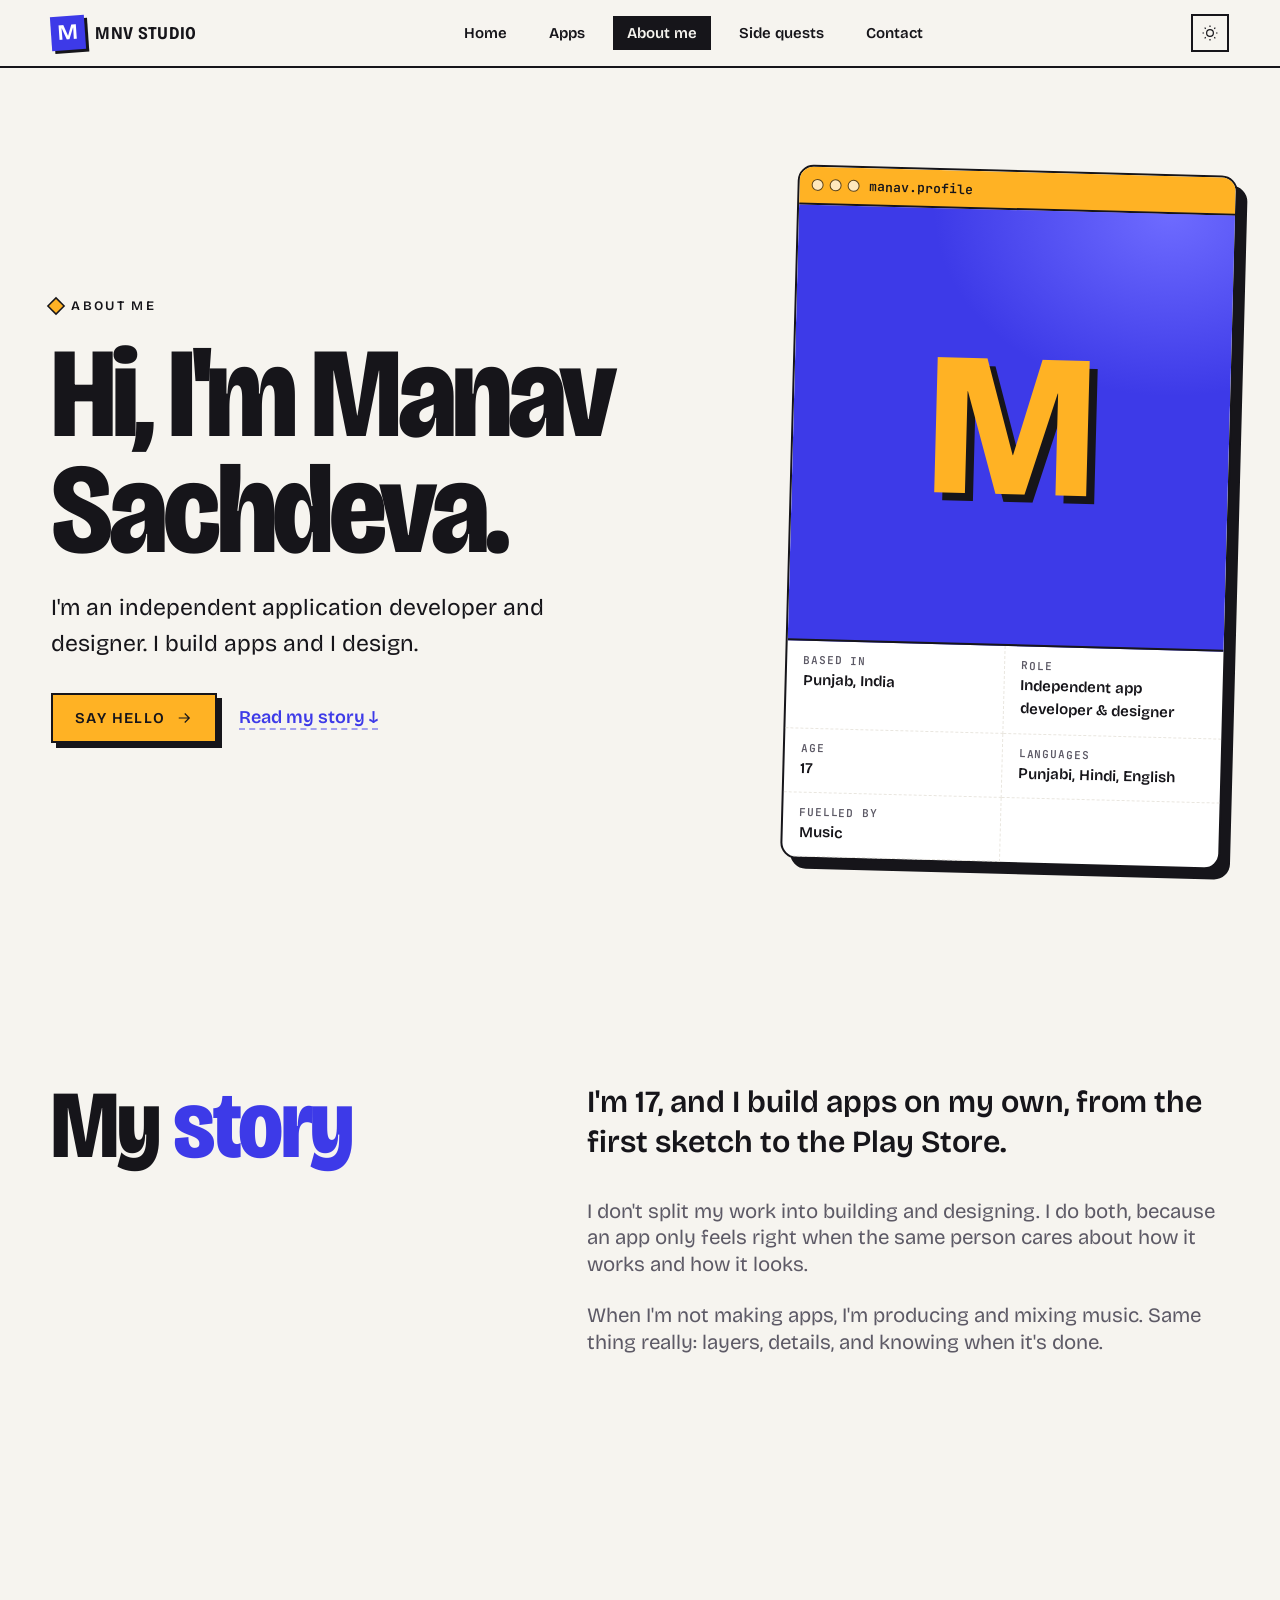
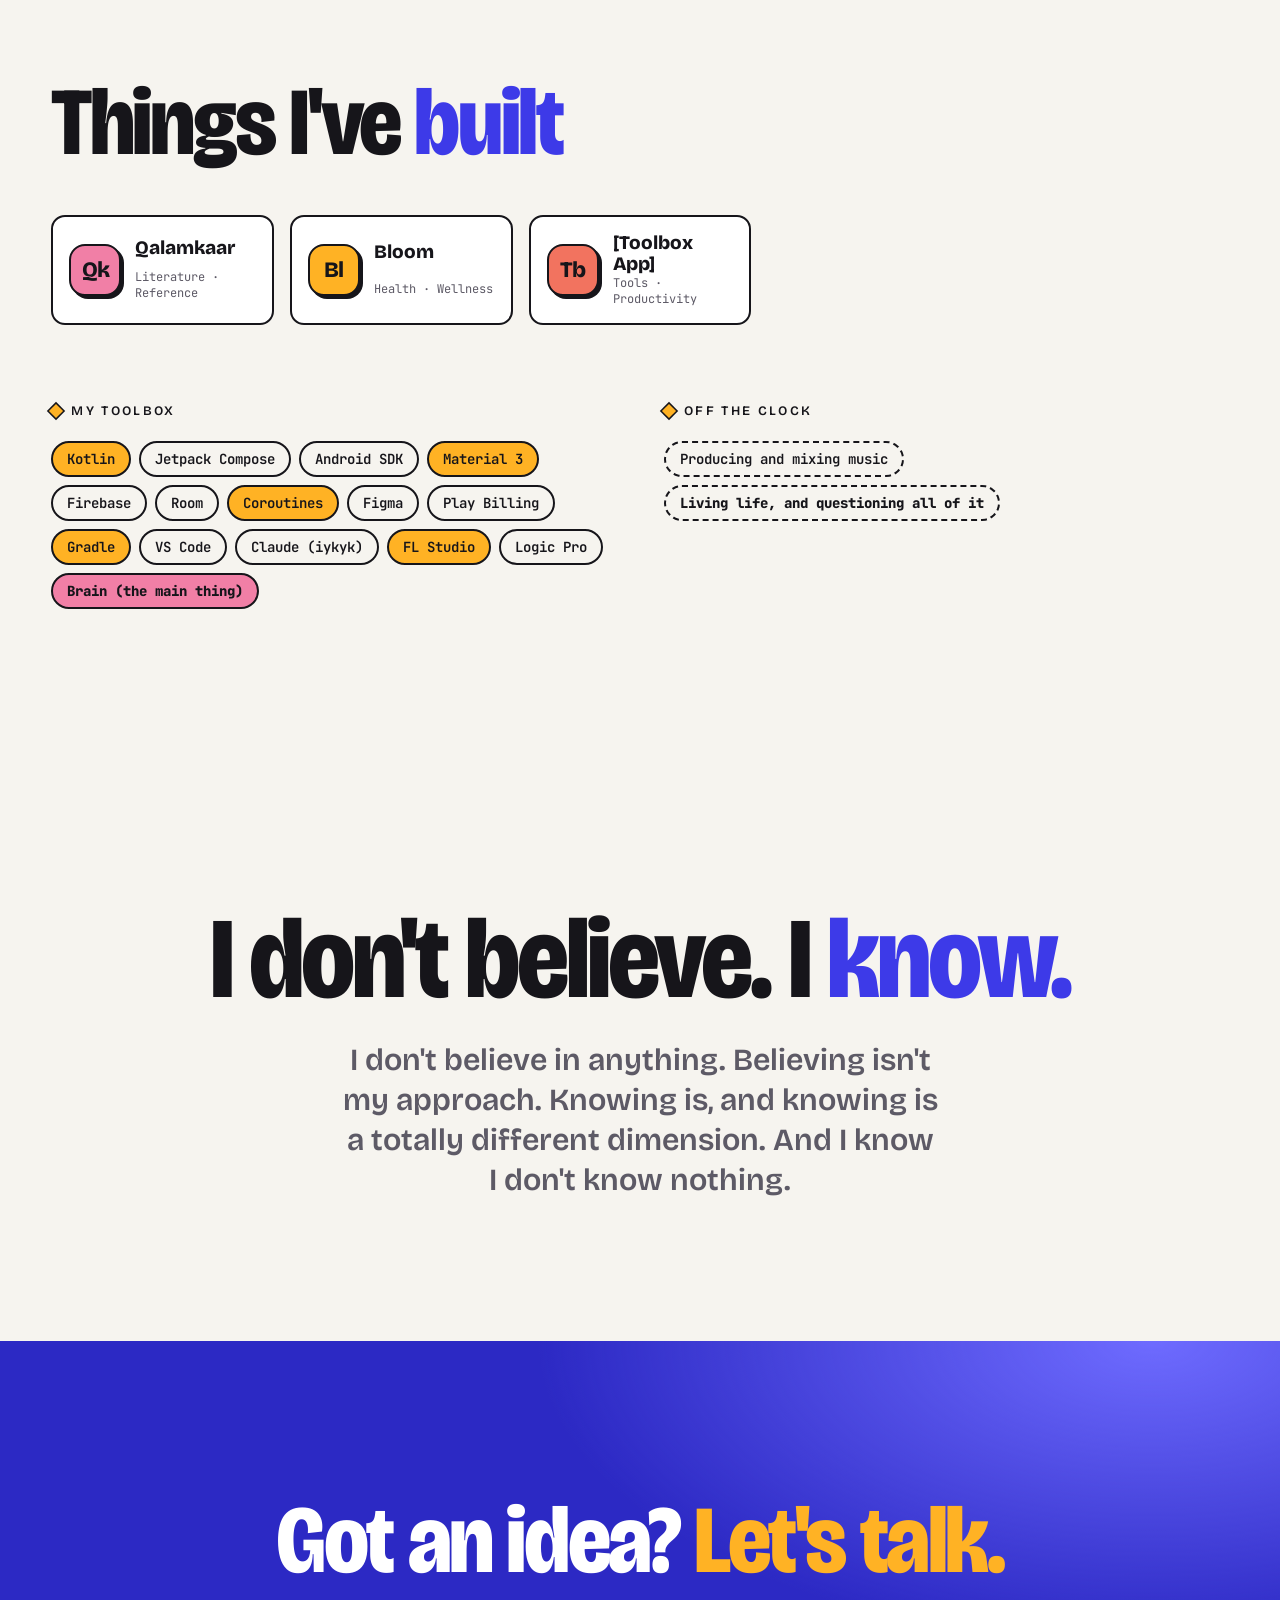
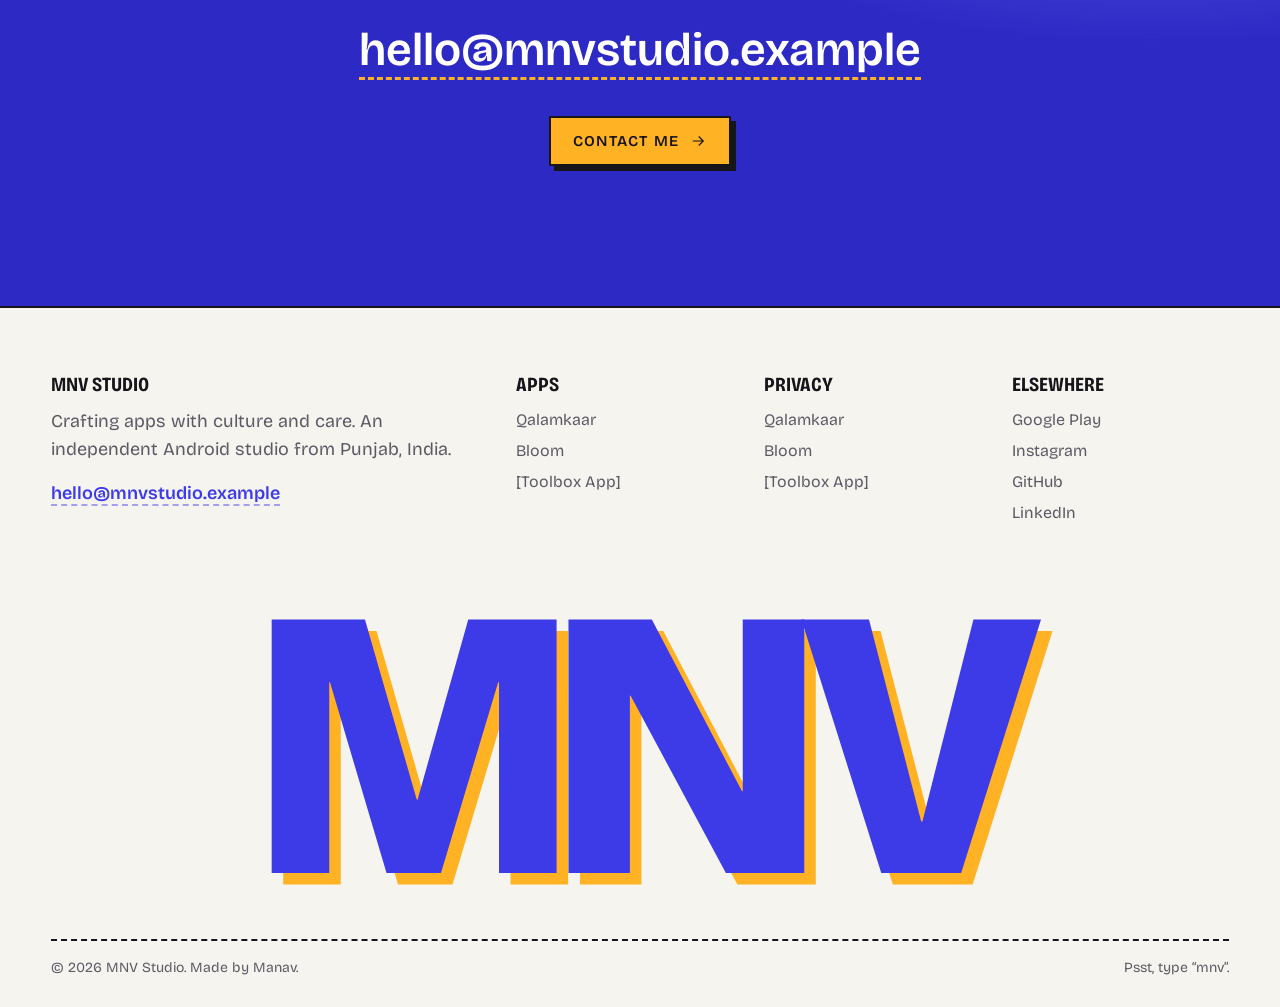
==== about/index.html @ 6dfb05d1 "Add website source files Co-Authored-By: Claude Opus 4.8 <noreply@anthropic.com> Claude-Session: htt" ====
<!doctype html>
<html lang="en">
<head>
<meta charset="utf-8">
<meta name="viewport" content="width=device-width, initial-scale=1">
<title>About Manav Sachdeva — MNV Studio</title>
<meta name="description" content="Manav Sachdeva: independent app developer and designer from Punjab, India, and the person behind MNV Studio.">
<link rel="canonical" href="https://mnvstudio.example/about/">
<meta name="theme-color" content="#3D3AE8">
<meta property="og:type" content="website">
<meta property="og:site_name" content="MNV Studio">
<meta property="og:title" content="About Manav Sachdeva — MNV Studio">
<meta property="og:description" content="Manav Sachdeva: independent app developer and designer from Punjab, India, and the person behind MNV Studio.">
<meta property="og:url" content="https://mnvstudio.example/about/">
<meta property="og:image" content="https://mnvstudio.example/assets/img/og.png">
<meta name="twitter:card" content="summary_large_image">
<meta name="twitter:image" content="https://mnvstudio.example/assets/img/og.png">
<meta property="og:image:width" content="1200">
<meta property="og:image:height" content="630">
<link rel="icon" href="/assets/img/logo.svg" type="image/svg+xml">
<link rel="apple-touch-icon" href="/assets/img/logo.svg">
<link rel="preconnect" href="https://fonts.googleapis.com">
<link rel="preconnect" href="https://fonts.gstatic.com" crossorigin>
<link href="https://fonts.googleapis.com/css2?family=Bricolage+Grotesque:opsz,wdth,wght@12..96,75..100,300..800&family=JetBrains+Mono:wght@400;600&family=Caveat:wght@600&display=swap" rel="stylesheet">
<link rel="stylesheet" href="/assets/css/style.css">
<link rel="manifest" href="/manifest.webmanifest">
<script type="application/ld+json">{"@context": "https://schema.org", "@type": "ProfilePage", "mainEntity": {"@type": "Person", "name": "Manav Sachdeva", "jobTitle": "Independent app developer & designer", "address": "Punjab, India", "url": "https://mnvstudio.example/about/", "worksFor": {"@type": "Organization", "name": "MNV Studio"}, "sameAs": ["https://play.google.com/store/apps/dev?id=REPLACE_ME", "https://instagram.com/REPLACE_ME", "https://github.com/REPLACE_ME", "https://linkedin.com/in/REPLACE_ME"]}}</script>
<script>(function(d){d.classList.add('js');try{var t=localStorage.getItem('mnv-theme');if(t)d.dataset.theme=t}catch(e){}})(document.documentElement)</script>
</head>
<body>
<a class="sr-only" href="#main">Skip to content</a>
<header class="nav">
  <a class="nav__logo" href="/" aria-label="MNV Studio home"><span class="nav__mark" aria-hidden="true">M</span>MNV Studio</a>
  <nav aria-label="Primary"><ul class="nav__links"><li><a href="/">Home</a></li><li><a href="/apps/">Apps</a></li><li><a href="/about/" aria-current=page>About me</a></li><li><a href="/side-quests/">Side quests</a></li><li><a href="/contact/">Contact</a></li></ul></nav>
  <div class="nav__right">
    <button class="theme-toggle" aria-label="Switch to night print"><svg viewBox="0 0 24 24" fill="none" stroke="currentColor" stroke-width="1.6"><circle cx="12" cy="12" r="4.5"/><path d="M12 2v2M12 20v2M4.9 4.9l1.4 1.4M17.7 17.7l1.4 1.4M2 12h2M20 12h2M4.9 19.1l1.4-1.4M17.7 6.3l1.4-1.4"/></svg></button>
    <button class="menu-btn" aria-expanded="false">Menu</button>
  </div>
</header>
<main id="main">
<section class="me-hero">
  <div class="me-hero__text">
    <span class="eyebrow">About me</span>
    <h1>Hi, I'm Manav Sachdeva.</h1>
    <p class="lead">I&#x27;m an independent application developer and designer. I build apps and I design.</p>
    <div class="me-hero__actions"><a class="btn btn--solid" href="/contact/">Say hello <svg viewBox="0 0 24 24" fill="none" stroke="currentColor" stroke-width="1.6"><path d="M5 12h14M13 6l6 6-6 6"/></svg></a><a class="link-gold" href="#story">Read my story ↓</a></div>
  </div>
  <figure class="me-card" data-fade>
    <header class="win__bar"><span class="win__btns"><i></i><i></i><i></i></span><span>manav.profile</span></header>
    <div class="me-card__photo"><span class="me-card__mono" aria-hidden="true">M</span></div>
    <dl class="me-card__facts"><div><dt>Based in</dt><dd>Punjab, India</dd></div><div><dt>Role</dt><dd>Independent app developer &amp; designer</dd></div><div><dt>Age</dt><dd>17</dd></div><div><dt>Languages</dt><dd>Punjabi, Hindi, English</dd></div><div><dt>Fuelled by</dt><dd>Music</dd></div></dl>
  </figure>
</section>

<section class="section me-story" id="story">
  <div class="me-grid">
    <h2 class="h2">My <em>story</em></h2>
    <div class="prose"><p data-fade>I&#x27;m 17, and I build apps on my own, from the first sketch to the Play Store.</p><p data-fade>I don&#x27;t split my work into building and designing. I do both, because an app only feels right when the same person cares about how it works and how it looks.</p><p data-fade>When I&#x27;m not making apps, I&#x27;m producing and mixing music. Same thing really: layers, details, and knowing when it&#x27;s done.</p></div>
  </div>
</section>

<section class="section me-built">
  <h2 class="h2">Things I've <em>built</em></h2>
  <div class="me-apps"><a class="me-app ink-magenta" href="/apps/qalamkaar/"><span class="ico ink-magenta" aria-hidden="true">Qk</span><b>Qalamkaar</b><small>Literature · Reference</small></a><a class="me-app ink-saffron" href="/apps/bloom/"><span class="ico ink-saffron" aria-hidden="true">Bl</span><b>Bloom</b><small>Health · Wellness</small></a><a class="me-app ink-red" href="/apps/toolbox/"><span class="ico ink-red" aria-hidden="true">Tb</span><b>[Toolbox App]</b><small>Tools · Productivity</small></a></div>
  <div class="me-split">
    <div><span class="eyebrow">My toolbox</span><ul class="chips"><li>Kotlin</li><li>Jetpack Compose</li><li>Android SDK</li><li>Material 3</li><li>Firebase</li><li>Room</li><li>Coroutines</li><li>Figma</li><li>Play Billing</li><li>Gradle</li><li>VS Code</li><li>Claude (iykyk)</li><li>FL Studio</li><li>Logic Pro</li><li>Brain (the main thing)</li></ul></div>
    <div><span class="eyebrow">Off the clock</span><ul class="chips chips--soft"><li>Producing and mixing music</li><li>Living life, and questioning all of it</li></ul></div>
  </div>
</section>

<section class="section me-stance">
  <h2 class="h2" data-fade>I don&#x27;t believe. I <em>know.</em></h2>
  <p class="me-stance__text" data-fade>I don&#x27;t believe in anything. Believing isn&#x27;t my approach. Knowing is, and knowing is a totally different dimension. And I know I don&#x27;t know nothing.</p>
</section>

<section class="section cta">
  <h2 class="h2">Got an idea? <em>Let's talk.</em></h2>
  <a class="cta__mail" href="mailto:hello@mnvstudio.example">hello@mnvstudio.example</a>
  <p><a class="btn btn--solid" href="/contact/">Contact me <svg viewBox="0 0 24 24" fill="none" stroke="currentColor" stroke-width="1.6"><path d="M5 12h14M13 6l6 6-6 6"/></svg></a></p>
</section>
</main>
<footer class="footer">
  <div class="footer__grid">
    <div><h4>MNV Studio</h4><p class="footer__about">Crafting apps with culture and care. An independent Android studio from Punjab, India.</p>
      <p class="footer__mail"><a class="link-gold" href="mailto:hello@mnvstudio.example">hello@mnvstudio.example</a></p></div>
    <div><h4>Apps</h4><ul><li><a href="/apps/qalamkaar/">Qalamkaar</a></li><li><a href="/apps/bloom/">Bloom</a></li><li><a href="/apps/toolbox/">[Toolbox App]</a></li></ul></div>
    <div><h4>Privacy</h4><ul><li><a href="/privacy/qalamkaar/">Qalamkaar</a></li><li><a href="/privacy/bloom/">Bloom</a></li><li><a href="/privacy/toolbox/">[Toolbox App]</a></li></ul></div>
    <div><h4>Elsewhere</h4><ul><li><a href="https://play.google.com/store/apps/dev?id=REPLACE_ME" target="_blank" rel="noopener">Google Play</a></li><li><a href="https://instagram.com/REPLACE_ME" target="_blank" rel="noopener">Instagram</a></li><li><a href="https://github.com/REPLACE_ME" target="_blank" rel="noopener">GitHub</a></li><li><a href="https://linkedin.com/in/REPLACE_ME" target="_blank" rel="noopener">LinkedIn</a></li></ul></div>
  </div>
  <a class="footer__giant" href="/" aria-label="MNV Studio home"><span aria-hidden="true">MNV</span></a>
  <div class="footer__bottom"><span>© <span data-year>2026</span> MNV Studio. Made by Manav.</span><span>Psst, type “mnv”.</span></div>
</footer>
<script src="/assets/js/main.js" defer></script>
<script src="/assets/js/board.js" defer></script>
</body>
</html>
---- assets/css/style.css ----
/* ==========================================================================
   MNV Studio — Phulkari Press
   Khaddar paper, riso inks, Gurmukhi letterforms.
   ========================================================================== */
@view-transition { navigation: auto; }
:root {
  /* Neutrals (60%): warm paper + blue-black ink, tinted to sit with the brand indigo */
  --bg: #F6F4EF;
  --bg-2: #E9E6DF;
  --text: #16151A;
  --muted: #5D5A66;
  --line: #16151A;
  --win: #FFFFFF;
  /* Brand (30%) and accent (10%): complementary indigo + marigold */
  --indigo: #3D3AE8;
  --saffron: #FFB224;          /* marigold */
  --accent: #3D3AE8;           /* coloured text on paper, 6.4:1 */
  /* App inks: same lightness and chroma, every one passes AA+ with ink text */
  --magenta: #F17FA6;          /* rose */
  --green: #2FBF9B;            /* teal */
  --red: #F2735F;              /* coral */
  --ink: var(--indigo);
  --on-ink: #FFFFFF;
  --shadow: #16151A;
  --blend: multiply;
  --display: "Bricolage Grotesque", system-ui, sans-serif;
  --sans: "Bricolage Grotesque", system-ui, sans-serif;
  --mono: "JetBrains Mono", ui-monospace, monospace;
  --gutter: clamp(16px, 4vw, 56px);
  --ease: cubic-bezier(.22, 1, .36, 1);
  color-scheme: light;
}
:root[data-theme="dark"] {
  --bg: #121118;
  --bg-2: #24222D;
  --text: #F1EFEA;
  --muted: #A9A6B3;
  --line: #F1EFEA;
  --win: #1C1B24;
  --indigo: #5B57F5;
  --accent: #A5A1FF;           /* 8.2:1 on dark */
  --shadow: #000000;
  --blend: screen;
  color-scheme: dark;
}
.ink-magenta { --ink: var(--magenta); --on-ink: #16151A; }
.ink-saffron { --ink: var(--saffron); --on-ink: #16151A; }
.ink-green { --on-ink: #16151A; }
.ink-indigo { --ink: var(--indigo); }
.ink-green { --ink: var(--green); }
.ink-red { --ink: var(--red); --on-ink: #16151A; }
*, *::before, *::after { box-sizing: border-box; margin: 0; padding: 0; }
html { -webkit-text-size-adjust: 100%; scroll-behavior: smooth; }
body {
  background: var(--bg); color: var(--text);
  font: 400 18px/1.55 var(--sans);
  -webkit-font-smoothing: antialiased; overflow-x: hidden;
  transition: background-color .4s, color .4s;
}
img { max-width: 100%; display: block; }
a { color: inherit; text-decoration: none; }
button { font: inherit; color: inherit; background: none; border: 0; cursor: pointer; }
::selection { background: var(--saffron); color: #1A1410; }
.gu { font-family: var(--display); }
.sr-only { position: absolute; width: 1px; height: 1px; overflow: hidden; clip: rect(0 0 0 0); }
:focus-visible { outline: 3px solid var(--magenta); outline-offset: 3px; }
/* Paper fibres: static, no animated noise */
/* ---------- Reveal ---------- */
html.js [data-fade] { opacity: 0; translate: 0 28px; transition: opacity .8s var(--ease), translate .8s var(--ease); }
html.js [data-fade].in { opacity: 1; translate: 0 0; }
.reveal-line, .reveal-line > span { display: block; }
/* ---------- Nav ---------- */
.nav {
  position: sticky; top: 0; z-index: 100;
  display: flex; align-items: center; justify-content: space-between; gap: 16px;
  padding: 14px var(--gutter);
  background: var(--bg); border-bottom: 2px solid var(--line);
}
.nav__logo { display: flex; align-items: center; gap: 10px; font: 700 18px var(--display); font-stretch: 85%; letter-spacing: .02em; text-transform: uppercase; }
.nav__mark { width: 34px; height: 34px; display: grid; place-items: center; background: var(--magenta); color: #16151A; font: 700 22px/1 var(--display); padding-bottom: 3px; box-shadow: 3px 3px 0 var(--text); rotate: -4deg; transition: rotate .4s var(--ease); }
.nav__logo:hover .nav__mark { rotate: 4deg; }
.nav__links { display: flex; align-items: center; gap: clamp(6px, 1.4vw, 14px); list-style: none; }
.nav__links a { display: block; padding: 6px 12px; font: 600 15px var(--sans); border: 2px solid transparent; transition: border-color .2s, background .2s; }
.nav__links a:hover { border-color: var(--line); }
.nav__links a[aria-current="page"] { background: var(--text); color: var(--bg); }
.theme-toggle { width: 38px; height: 38px; border: 2px solid var(--line); display: grid; place-items: center; }
.theme-toggle:hover { background: var(--saffron); color: #1A1410; }
.theme-toggle svg { width: 18px; height: 18px; }
.nav__right { display: flex; align-items: center; gap: 12px; }
.menu-btn { display: none; }
@media (max-width: 760px) {
  .menu-btn { display: block; padding: 6px 12px; border: 2px solid var(--line); font: 600 14px var(--sans); text-transform: uppercase; letter-spacing: .1em; }
  .nav__links {
    position: fixed; inset: 0; flex-direction: column; justify-content: center; gap: 8px;
    background: var(--magenta); clip-path: inset(0 0 100% 0); transition: clip-path .6s var(--ease);
  }
  .nav__links.open { clip-path: inset(0); }
  .nav__links a { color: #16151A; font: 700 52px/1.1 var(--display); font-stretch: 75%; text-transform: uppercase; border: 0; }
  .nav__links a[aria-current="page"] { background: none; color: var(--saffron); }
  .nav__right { position: relative; z-index: 2; }
}
/* ---------- Buttons ---------- */
.btn {
  display: inline-flex; align-items: center; gap: 10px;
  padding: 14px 22px; border: 2px solid var(--line); background: var(--bg);
  font: 600 15px var(--sans); text-transform: uppercase; letter-spacing: .08em;
  box-shadow: 5px 5px 0 var(--line);
  transition: translate .15s, box-shadow .15s, background .2s;
}
.btn:hover { translate: -2px -2px; box-shadow: 7px 7px 0 var(--line); background: var(--saffron); color: #1A1410; }
.btn:active { translate: 4px 4px; box-shadow: 1px 1px 0 var(--line); }
.btn--solid { background: var(--saffron); color: #16151A; }
.btn svg { width: 18px; height: 18px; }
.link-gold { color: var(--accent); font-weight: 600; text-decoration: underline dashed 2px; text-underline-offset: 5px; }
.link-gold:hover { text-decoration-style: solid; }
/* ---------- Type ---------- */
.section { position: relative; padding: clamp(80px, 11vw, 150px) var(--gutter); }
.eyebrow { display: inline-flex; align-items: center; gap: 10px; font: 600 13px var(--sans); letter-spacing: .18em; text-transform: uppercase; }
.eyebrow::before { content: ""; width: 10px; height: 10px; background: var(--saffron); box-shadow: 0 0 0 1.5px var(--line); rotate: 45deg; }
.h2 { font: 700 clamp(44px, 7.5vw, 112px)/.92 var(--display); font-stretch: 75%; text-transform: uppercase; letter-spacing: -.01em; margin-top: 16px; }
.h2 em, .page-head h1 em { font-style: normal; color: var(--accent); }
.lead { color: var(--muted); max-width: 52ch; font-size: clamp(18px, 1.5vw, 21px); }
/* ---------- Covers (app cards) ---------- */
.covers { display: grid; grid-template-columns: repeat(auto-fill, minmax(260px, 1fr)); gap: clamp(40px, 5vw, 64px) clamp(28px, 3vw, 44px); }
.covers--page { padding: 24px var(--gutter) 140px; }
.app-card { display: block; rotate: var(--tilt, 0deg); transition: rotate .45s var(--ease), translate .45s var(--ease), opacity .8s var(--ease); }
.app-card:hover { rotate: 0deg; translate: 0 -8px; }
.cover {
  position: relative; aspect-ratio: 3 / 4; container-type: inline-size; overflow: hidden;
  display: flex; flex-direction: column; padding: 18px 20px;
  background: var(--ink); color: var(--on-ink);
  border: 2px solid var(--line); box-shadow: 9px 9px 0 var(--line);
  transition: box-shadow .45s var(--ease);
}
.app-card:hover .cover { box-shadow: 14px 14px 0 var(--line); }
.cover__top { display: flex; justify-content: space-between; gap: 8px; font: 600 12px var(--sans); letter-spacing: .14em; text-transform: uppercase; padding-bottom: 10px; border-bottom: 2px dashed currentColor; position: relative; z-index: 1; }
.cover__glyph {
  flex: 1; display: grid; place-items: center; white-space: nowrap;
  font: 800 min(calc(150cqi / var(--len, 3)), 62cqi)/1 var(--display); font-stretch: 75%;
  text-shadow: .04em .035em 0 rgba(26, 20, 16, .35);
  transition: scale .5s var(--ease);
}
.app-card:hover .cover__glyph { scale: 1.06; }
.cover__name { font: 700 clamp(26px, 11cqi, 40px)/.95 var(--display); font-stretch: 80%; text-transform: uppercase; position: relative; z-index: 1; }
.cover__stitch { position: absolute; inset: 7px; border: 2px dashed currentColor; opacity: .35; pointer-events: none; }
.app-card > p { margin-top: 22px; color: var(--muted); font-size: 16px; max-width: 32ch; }
/* ---------- CTA ---------- */
.cta { text-align: center; background: var(--text); color: var(--bg); overflow: hidden; }
.cta .h2 em { color: var(--saffron); }
.cta__mail { display: inline-block; margin: 36px 0; font: 600 clamp(22px, 3.6vw, 48px) var(--display); border-bottom: 3px dashed var(--saffron); }
.cta__mail:hover { color: var(--saffron); }
.cta .btn { box-shadow: 5px 5px 0 var(--saffron); border-color: var(--bg); }
/* ---------- Footer ---------- */
.footer { padding: 64px var(--gutter) 28px; border-top: 2px solid var(--line); overflow: hidden; }
.footer__grid { display: grid; grid-template-columns: 2fr 1fr 1fr 1fr; gap: 32px; }
.footer h4 { font: 700 20px var(--display); font-stretch: 80%; text-transform: uppercase; margin-bottom: 12px; }
.footer ul { list-style: none; display: grid; gap: 6px; font-size: 16px; color: var(--muted); }
.footer a:hover { color: var(--accent); }
.footer__about { color: var(--muted); max-width: 34ch; }
.footer__mail { margin-top: 16px; }
.footer__giant { display: block; margin-top: 48px; text-align: center; font: 800 clamp(120px, 30vw, 460px)/.9 var(--display); color: var(--accent); text-shadow: .025em .02em 0 var(--indigo); transition: text-shadow .5s var(--ease); }
.footer__giant:hover { text-shadow: -.025em .03em 0 var(--saffron); }
.footer__bottom { display: flex; flex-wrap: wrap; justify-content: space-between; gap: 12px; margin-top: 20px; padding-top: 16px; border-top: 2px dashed var(--line); font-size: 14px; color: var(--muted); }
@media (max-width: 760px) {
  .footer__grid { grid-template-columns: 1fr 1fr; }
  .footer__grid > :first-child { grid-column: 1 / -1; }
}
/* ---------- Inner page header ---------- */
.page-head { padding: clamp(64px, 9vw, 120px) var(--gutter) 48px; }
.page-head h1 { font: 800 clamp(64px, 13vw, 210px)/.86 var(--display); font-stretch: 75%; text-transform: uppercase; margin-top: 18px; }
.page-head .lead { margin-top: 24px; }
.page-head .cta__mail { color: var(--accent); border-color: var(--accent); }
/* ---------- App detail ---------- */
.detail { position: relative; display: grid; grid-template-columns: 1.1fr .9fr; gap: clamp(40px, 6vw, 100px); align-items: center; padding: clamp(56px, 7vw, 96px) var(--gutter) 80px; overflow: hidden; }
.detail > * { position: relative; }
.detail__glyph { position: absolute; right: -.05em; top: -.12em; font: 800 clamp(220px, 40vw, 640px)/1 var(--display); color: var(--ink); opacity: .14; white-space: nowrap; pointer-events: none; }
.detail h1 { font: 800 clamp(56px, 9vw, 140px)/.88 var(--display); font-stretch: 75%; text-transform: uppercase; margin: 18px 0 10px; }
.detail__native { display: inline-block; font: 600 clamp(22px, 2.6vw, 34px) var(--display); background: var(--ink); color: var(--on-ink); padding: 2px 14px; rotate: -1.5deg; }
.detail .lead { margin: 28px 0 36px; }
.detail__actions { display: flex; flex-wrap: wrap; gap: 20px; align-items: center; }
.features { display: grid; grid-template-columns: repeat(auto-fit, minmax(240px, 1fr)); gap: 20px; }
.feature { border: 2px solid var(--line); padding: 26px; }
.feature span { display: inline-block; font: 800 15px var(--display); background: var(--magenta); color: #16151A; padding: 2px 8px; }
.feature h3 { font: 700 30px/1 var(--display); font-stretch: 80%; text-transform: uppercase; margin: 16px 0 8px; }
.feature p { color: var(--muted); font-size: 16px; }
.shots { display: flex; gap: 32px; overflow-x: auto; padding: 32px var(--gutter) 64px; scroll-snap-type: x mandatory; scrollbar-color: var(--accent) transparent; }
.shots .phone { flex: 0 0 auto; width: clamp(200px, 22vw, 270px); scroll-snap-align: start; margin: 0; }
.next-app { position: relative; display: block; overflow: hidden; padding: 90px var(--gutter); text-align: center; background: var(--ink); color: var(--on-ink); border-top: 2px solid var(--line); }
.next-app span { font-size: 14px; letter-spacing: .2em; text-transform: uppercase; }
.next-app strong { position: relative; z-index: 1; display: block; font: 800 clamp(52px, 10vw, 160px)/.9 var(--display); font-stretch: 75%; text-transform: uppercase; margin-top: 8px; }
.next-app em { position: absolute; inset: 0; display: grid; place-items: center; font: 800 clamp(160px, 30vw, 460px)/1 var(--display); font-style: normal; opacity: .15; transition: scale .8s var(--ease); }
.next-app:hover em { scale: 1.12; }
@media (max-width: 900px) {
  .detail { grid-template-columns: 1fr; }
  .detail__phone { max-width: 290px; margin-inline: auto; width: 100%; }
}
/* ---------- Phone (flat, printed) ---------- */
.phone { position: relative; aspect-ratio: 9 / 19; width: 100%; max-width: 330px; margin-inline: auto; border: 3px solid var(--line); border-radius: 38px; padding: 9px; background: var(--bg); box-shadow: 12px 12px 0 var(--ink); }
.phone__screen { position: relative; height: 100%; border-radius: 28px; overflow: hidden; background: var(--ink); color: var(--on-ink); display: flex; flex-direction: column; align-items: center; justify-content: center; gap: 12px; text-align: center; border: 2px solid var(--line); }
.phone__notch { position: absolute; top: 10px; left: 50%; width: 28%; height: 20px; border-radius: 20px; background: var(--line); translate: -50% 0; z-index: 2; }
.phone__glare { display: none; }
.app-icon { width: 34%; aspect-ratio: 1; border-radius: 26%; display: grid; place-items: center; overflow: hidden; background: var(--bg); color: var(--text); border: 2px solid var(--line); box-shadow: 4px 4px 0 var(--line); font: 800 clamp(32px, 4vw, 52px) var(--display); }
.app-icon img { width: 100%; height: 100%; object-fit: cover; }
.phone__screen strong { font: 700 clamp(24px, 2.4vw, 32px) var(--display); font-stretch: 80%; text-transform: uppercase; }
.phone__screen small { font-size: 14px; opacity: .85; padding: 0 16px; }
.shot-ph { position: absolute; inset: 10px; display: grid; place-items: center; font-size: 12px; letter-spacing: .2em; text-transform: uppercase; border: 2px dashed currentColor; border-radius: 20px; opacity: .7; }
/* ---------- About ---------- */
.prose { max-width: 66ch; }
.prose p { color: var(--muted); margin-bottom: 1.2em; }
.prose h2 { font: 800 clamp(40px, 4vw, 60px)/1 var(--display); font-stretch: 75%; text-transform: uppercase; margin: 1.4em 0 .5em; }
.values { list-style: none; border-top: 2px solid var(--line); margin-top: 20px; }
.values li { display: grid; grid-template-columns: 56px 1fr; gap: 16px; padding: 20px 0; border-bottom: 2px dashed var(--line); }
.values b { font: 800 22px var(--display); color: var(--accent); }
.values strong { display: block; font: 700 26px/1.1 var(--display); font-stretch: 85%; text-transform: uppercase; }
.values span { color: var(--muted); font-size: 16px; }
/* ---------- Contact ---------- */
.socials { list-style: none; border-top: 2px solid var(--line); }
.socials a { display: flex; justify-content: space-between; align-items: center; gap: 16px; padding: 22px 0; border-bottom: 2px solid var(--line); font: 800 clamp(34px, 5vw, 72px)/1 var(--display); font-stretch: 75%; text-transform: uppercase; transition: background .25s, color .25s, padding .4s var(--ease); }
.socials li:nth-child(4n+1) a:hover { background: var(--magenta); }
.socials li:nth-child(4n+2) a:hover { background: var(--indigo); }
.socials li:nth-child(4n+3) a:hover { background: var(--green); }
.socials li:nth-child(4n+4) a:hover { background: var(--red); }
.socials a:hover { color: #16151A; padding-inline: 20px; }
.socials a small { font: 400 15px var(--sans); text-transform: none; }
/* ---------- Privacy ---------- */
.policy { max-width: 760px; margin: 0 auto; padding: clamp(56px, 8vw, 100px) var(--gutter) 120px; }
.policy h1 { font: 800 clamp(44px, 7vw, 84px)/.95 var(--display); font-stretch: 80%; text-transform: uppercase; margin: 16px 0 14px; }
.policy__meta { color: var(--muted); font-size: 15px; padding-bottom: 24px; border-bottom: 2px solid var(--line); }
.policy__toc { margin: 32px 0; padding: 22px 26px; border: 2px dashed var(--line); font-size: 15px; }
.policy__toc ol { columns: 2 220px; padding-left: 20px; color: var(--muted); }
.policy__toc a:hover { color: var(--accent); }
.policy h2 { font: 700 30px/1.1 var(--display); font-stretch: 85%; text-transform: uppercase; margin: 52px 0 14px; scroll-margin-top: 90px; }
.policy h2 span { display: inline-block; background: var(--magenta); color: #16151A; padding: 0 8px; margin-right: 12px; font-size: .7em; vertical-align: middle; }
.policy p, .policy li { font-size: 17px; line-height: 1.75; }
.policy ul { padding-left: 22px; margin: 10px 0; display: grid; gap: 6px; }
.policy a { color: var(--accent); text-decoration: underline; text-underline-offset: 3px; }
.policy table { width: 100%; border-collapse: collapse; margin: 16px 0; font-size: 15px; border: 2px solid var(--line); }
.policy th, .policy td { text-align: left; padding: 12px; border-bottom: 1px solid var(--line); vertical-align: top; }
.policy th { background: var(--text); color: var(--bg); font-size: 12px; letter-spacing: .14em; text-transform: uppercase; }
.callout { border: 2px solid var(--line); background: var(--saffron); color: #1A1410; padding: 18px 22px; margin: 18px 0; box-shadow: 6px 6px 0 var(--line); }
.placeholder { background: var(--saffron); color: #1A1410; padding: 0 4px; }
#confetti { position: fixed; inset: 0; z-index: 180; pointer-events: none; }
::view-transition-group(*) { animation-duration: .6s; animation-timing-function: cubic-bezier(.22, 1, .36, 1); }
@media (max-width: 520px) {
  .policy table { display: block; overflow-x: auto; }
}
@media (prefers-reduced-motion: reduce) {
  *, *::before, *::after { animation: none !important; transition-duration: .001ms !important; }
  html { scroll-behavior: auto; }
  html.js [data-fade] { opacity: 1; translate: none; }
}
/* ---------- Small screens ---------- */
html, body { overflow-x: clip; }
.covers { grid-template-columns: repeat(auto-fill, minmax(min(260px, 100%), 1fr)); }
/* ==========================================================================
   MNV OS — the homepage desktop
   ========================================================================== */
.nav__mark { background: var(--indigo); color: #fff; font-family: var(--display); }
.h2 { text-transform: none; letter-spacing: -.025em; font-stretch: 85%; font-weight: 800; }
.page-head h1, .detail h1, .socials a, .next-app strong { text-transform: none; letter-spacing: -.025em; font-stretch: 85%; }
@keyframes blink { 50% { opacity: .35; } }
.ico {
  width: 58px; height: 58px; border-radius: 16px; display: grid; place-items: center; flex: none;
  background: var(--ink); color: var(--on-ink); border: 2px solid #16151A; box-shadow: 3px 3px 0 var(--shadow);
  font: 800 25px/1 var(--display); letter-spacing: -.04em;
  transition: translate .2s var(--ease);
}
.ico--mnv { background: #16151A; color: var(--saffron); }
/* Windows */
@keyframes pop { from { scale: .85; opacity: 0; } }
.win__bar {
  display: flex; align-items: center; gap: 10px; height: 38px; padding: 0 12px;
  background: var(--ink); color: var(--on-ink); border-bottom: 2px solid #16151A;
  font: 600 13px var(--mono); cursor: grab; user-select: none; touch-action: none;
}
.win__bar i { margin-left: auto; font-style: normal; opacity: .7; font-weight: 400; }
.hl { background: var(--saffron); color: #16151A; padding: 0 .1em; box-decoration-break: clone; -webkit-box-decoration-break: clone; }
/* Index rows */
.cta { background: var(--indigo); color: #fff; }
.cta .h2 em { color: var(--saffron); }
.cta__mail { border-color: var(--saffron); }
.cta .btn { color: #16151A; box-shadow: 5px 5px 0 var(--shadow); border-color: #16151A; }
.footer__giant { color: var(--indigo); text-shadow: .03em .03em 0 var(--saffron); letter-spacing: -.05em; }
/* Phone: the desktop becomes a home screen, windows become sheets */
@media (max-width: 760px) {
  .win__bar { position: sticky; top: 0; cursor: default; }
}
/* ==========================================================================
   MNV OS v1.1 — features
   ========================================================================== */
kbd { display: inline-block; min-width: 1.6em; padding: 1px 6px; border: 1.5px solid currentColor; border-bottom-width: 3px; border-radius: 6px; font: 600 11px/1.5 var(--mono); text-align: center; }
/* Title-bar buttons */
.win__btns { display: flex; gap: 6px; }
/* Kernel panic 404 */
.panic { min-height: 80vh; padding: clamp(60px, 10vw, 120px) var(--gutter); background: var(--indigo); color: #fff; }
.panic .panic__face { font: 800 clamp(90px, 14vw, 180px)/1 var(--display); }
.panic h1 { font: 800 clamp(36px, 5vw, 72px)/1 var(--display); letter-spacing: -.03em; margin: 24px 0 16px; max-width: 18ch; }
.panic p { max-width: 52ch; font-size: 19px; }
.panic pre { margin: 28px 0; font: 400 14px/1.8 var(--mono); color: var(--saffron); }
.panic .btn { margin: 0 12px 12px 0; color: #16151A; border-color: #16151A; }
/* Print: privacy policies print cleanly */
@media print {
  .nav, .footer, .paper, .policy__toc { display: none !important; }
  body { background: #fff; color: #000; font-size: 12pt; }
  .policy { padding: 0; max-width: none; }
  .policy a { color: #000; }
  .policy a[href^="http"]::after { content: " (" attr(href) ")"; font-size: 9pt; }
  .policy h2 { break-after: avoid; }
  .policy table, .callout { break-inside: avoid; box-shadow: none; }
}
@media (max-width: 760px) {
  [data-clock] { display: none; }
}
/* ==========================================================================
   Mobile: a proper phone home screen
   ========================================================================== */
@media (max-width: 760px) {
  /* Pitch first, then apps */
  /* Dock: five apps, fits any phone */
  /* Every other window is a bottom sheet over everything, dock included */
  .win__bar i { display: none; }
  /* stops iOS zooming in */
  /* Index rows */
  .cta .h2 { font-size: 42px; }
  .cta__mail { font-size: 20px; word-break: break-all; }
}
@media (max-width: 760px) {
  .covers { grid-template-columns: 1fr 1fr; gap: 28px 16px; }
  .covers--page { padding: 8px 16px 80px; }
  .cover { padding: 10px 12px; box-shadow: 5px 5px 0 var(--line); }
  .cover__top span:last-child { display: none; }
  .cover__top { font-size: 10px; }
  .cover__name { font-size: 17px; }
  .cover__stitch { inset: 4px; }
  .app-card > p { font-size: 13px; margin-top: 12px; }
  .page-head { padding-bottom: 28px; }
}
/* Windows: welcome bar in marigold, focus ring in brand */
.ico { border-color: #16151A; }
.ico--mnv { background: #16151A; color: var(--saffron); }
:focus-visible { outline-color: var(--accent); }
::selection { background: var(--saffron); color: #16151A; }
/* Buttons: ink outline, marigold primary, indigo hover for secondary */
.btn:hover { background: var(--indigo); color: #fff; }
.btn--solid:hover { background: #16151A; color: var(--saffron); }
:root[data-theme="dark"] .btn--solid:hover { background: #F1EFEA; color: #16151A; }
/* Links */
.link-gold { color: var(--accent); text-decoration-color: color-mix(in srgb, var(--accent) 45%, transparent); }
/* CTA band: deep indigo with marigold, not two neons */
.cta { background: radial-gradient(80% 90% at 90% 0%, #6E6BFF, transparent 60%), #2C29C4; }
.cta .h2 em { color: var(--saffron); }
.cta__mail:hover { color: var(--saffron); }
.panic { background: radial-gradient(80% 90% at 90% 0%, #6E6BFF, transparent 60%), #2C29C4; }
.panic .btn { border-color: #16151A; }
/* Mobile nav sheet in brand indigo */
@media (max-width: 760px) {
  .nav__links { background: #2C29C4; }
  .nav__links a { color: #fff; }
  .nav__links a[aria-current="page"] { color: var(--saffron); }
}
/* Index rows: indigo app gets white text on hover */
.socials li:nth-child(4n+2) a:hover { color: #fff; }
.footer__giant { color: var(--indigo); text-shadow: .03em .03em 0 var(--saffron); }
.feature span, .policy h2 span { background: var(--saffron); color: #16151A; }
.detail__glyph { opacity: .18; }
/* ==========================================================================
   About me
   ========================================================================== */
.me-hero { display: grid; grid-template-columns: 1.15fr .85fr; gap: clamp(40px, 6vw, 96px); align-items: center; padding: clamp(56px, 8vw, 110px) var(--gutter) clamp(40px, 6vw, 80px); }
.me-hero h1 { font: 800 clamp(60px, 10vw, 150px)/.9 var(--display); font-stretch: 85%; letter-spacing: -.035em; margin: 18px 0 22px; }
.me-hero .lead { color: var(--text); font-size: clamp(19px, 1.8vw, 24px); max-width: 34ch; }
.me-hero__actions { display: flex; flex-wrap: wrap; align-items: center; gap: 22px; margin-top: 32px; }
.me-card { background: var(--win); border: 2px solid #16151A; border-radius: 16px; box-shadow: 10px 10px 0 var(--shadow); overflow: hidden; rotate: 1.5deg; max-width: 440px; justify-self: end; width: 100%; }
.me-card .win__bar { background: var(--saffron); color: #16151A; cursor: default; }
.me-card .win__btns i { width: 12px; height: 12px; border-radius: 50%; border: 1.5px solid #16151A; background: #fff; }
.me-card__photo { aspect-ratio: 1; display: grid; place-items: center; border-bottom: 2px solid #16151A; background: radial-gradient(90% 70% at 85% 0%, #6E6BFF, transparent 60%), #3D3AE8; }
.me-card__photo img { width: 100%; height: 100%; object-fit: cover; }
.me-card__mono { font: 800 clamp(140px, 16vw, 220px)/1 var(--display); color: var(--saffron); text-shadow: .04em .04em 0 #16151A; }
.me-card__facts { display: grid; grid-template-columns: 1fr 1fr; }
.me-card__facts div { padding: 12px 16px; border-bottom: 1.5px dashed var(--bg-2); }
.me-card__facts div:nth-child(odd) { border-right: 1.5px dashed var(--bg-2); }
.me-card__facts dt { font: 600 11px var(--mono); text-transform: uppercase; letter-spacing: .08em; color: var(--muted); }
.me-card__facts dd { font-size: 15px; font-weight: 600; margin-top: 2px; }
.me-grid { display: grid; grid-template-columns: 5fr 7fr; gap: clamp(32px, 6vw, 96px); align-items: start; }
.me-grid .h2 { position: sticky; top: 100px; margin-top: 0; }
.me-story .prose p { font-size: clamp(18px, 1.5vw, 21px); color: var(--text); }
.me-story .prose p:first-child::first-letter { float: left; font: 800 4.2em/.8 var(--display); color: var(--accent); margin: 6px 10px 0 0; }
.timeline { list-style: none; margin-top: 56px; display: grid; grid-auto-flow: column; grid-auto-columns: minmax(220px, 1fr); gap: 0; overflow-x: auto; padding-bottom: 12px; position: relative; }
.timeline li { position: relative; padding: 34px 24px 0 0; border-top: 3px solid var(--line); }
.timeline li::before { content: ""; position: absolute; top: -11px; left: 0; width: 18px; height: 18px; border-radius: 50%; background: var(--saffron); border: 3px solid var(--line); }
.timeline li:last-child::before { background: var(--indigo); box-shadow: 0 0 0 6px color-mix(in srgb, var(--indigo) 25%, transparent); }
.timeline time { display: block; font: 800 clamp(34px, 3.4vw, 48px)/1 var(--display); letter-spacing: -.03em; }
.timeline p { color: var(--muted); margin-top: 10px; font-size: 16px; max-width: 26ch; }
.me-apps { display: grid; grid-template-columns: repeat(auto-fill, minmax(200px, 1fr)); gap: 16px; margin-top: 48px; }
.me-app { display: grid; grid-template-columns: auto 1fr; grid-template-rows: auto auto; column-gap: 14px; align-items: center; padding: 16px; border: 2px solid var(--line); border-radius: 14px; background: var(--win); transition: translate .2s, box-shadow .2s; }
.me-app .ico { grid-row: span 2; width: 52px; height: 52px; font-size: 22px; }
.me-app b { font: 800 19px/1.1 var(--display); }
.me-app small { font: 400 12px var(--mono); color: var(--muted); }
.me-app:hover { translate: -3px -3px; box-shadow: 6px 6px 0 var(--shadow); }
.me-split { display: grid; grid-template-columns: 1fr 1fr; gap: 48px; margin-top: 72px; }
.chips { list-style: none; display: flex; flex-wrap: wrap; gap: 8px; margin-top: 16px; }
.chips li { padding: 7px 14px; border: 2px solid var(--line); border-radius: 999px; font: 600 14px var(--mono); }
.chips li:nth-child(3n+1) { background: var(--saffron); color: #16151A; border-color: #16151A; }
.chips--soft li { background: none !important; color: var(--text) !important; border-style: dashed; border-color: var(--line) !important; }
@media (max-width: 900px) {
  .me-hero, .me-grid, .me-split { grid-template-columns: 1fr; }
  .me-card { justify-self: start; rotate: 0deg; }
  .me-grid .h2 { position: static; }
  .timeline { grid-auto-flow: row; grid-auto-columns: auto; border-left: 3px solid var(--line); margin-left: 8px; }
  .timeline li { border-top: 0; padding: 0 0 32px 28px; }
  .timeline li::before { top: 6px; left: -11px; }
}
.values strong { text-transform: none; font-stretch: 90%; letter-spacing: -.01em; }
/* ==========================================================================
   The Studio Board — an infinite canvas homepage
   ========================================================================== */
body:has(.board) { overflow: hidden; }
body:has(.board) .footer { display: none; }
.board {
  position: relative; height: calc(100svh - 66px); overflow: clip; cursor: grab;
  touch-action: none; user-select: none; -webkit-user-select: none;
  background: radial-gradient(circle at 1px 1px, color-mix(in srgb, var(--text) 18%, transparent) 1.1px, transparent 1.6px) 0 0 / 28px 28px, var(--bg);
}
.board.panning { cursor: grabbing; }
.world { position: absolute; left: 0; top: 0; width: 3600px; height: 2150px; transform-origin: 0 0; will-change: transform; }
.world a, .world button, .world textarea { cursor: pointer; user-select: text; }
.world textarea { cursor: text; }
/* Intro card */
.intro { position: absolute; width: 760px; padding: 44px 48px 36px; background: var(--win); border: 2px solid #16151A; border-radius: 22px; box-shadow: 14px 14px 0 var(--shadow); }
.intro h1 { font: 800 64px/.98 var(--display); font-stretch: 88%; letter-spacing: -.03em; margin: 18px 0 18px; }
.intro > p { font-size: 20px; color: var(--muted); max-width: 46ch; }
.intro__go { display: flex; flex-wrap: wrap; align-items: center; gap: 22px; margin-top: 28px; }
.intro__hint { margin-top: 26px; padding-top: 14px; border-top: 1.5px dashed var(--bg-2); font: 400 13px var(--mono); color: var(--muted); display: flex; gap: 6px; align-items: center; flex-wrap: wrap; }
/* Clusters */
.cluster { position: absolute; width: 900px; height: 620px; }
.cluster__label { position: absolute; left: 0; top: -70px; font: 600 46px/1 "Caveat", cursive; color: var(--text); white-space: nowrap; }
.cluster__label span { display: inline-grid; place-items: center; width: 44px; height: 44px; margin-right: 6px; border-radius: 50%; background: var(--ink); color: var(--on-ink); border: 2px solid #16151A; font: 800 18px var(--display); vertical-align: 6px; }
.note {
  position: absolute; left: 0; top: 40px; width: 230px; min-height: 210px; padding: 18px 18px 22px;
  background: #FFE08A; color: #2A2620; rotate: var(--r); box-shadow: 3px 8px 0 rgba(22,21,26,.25);
  font: 600 25px/1.12 "Caveat", cursive;
}
.note::before { content: ""; position: absolute; top: -12px; left: 50%; width: 80px; height: 24px; translate: -50% 0; rotate: 3deg; background: rgba(255,255,255,.55); border: 1px solid rgba(0,0,0,.08); }
.note small { display: block; font: 600 11px var(--mono); text-transform: uppercase; letter-spacing: .1em; opacity: .55; margin-bottom: 8px; }
.sketch { position: absolute; left: 300px; top: 20px; width: 170px; fill: none; stroke: var(--text); stroke-width: 2.2; stroke-linecap: round; stroke-linejoin: round; opacity: .85; rotate: 2deg; }
.sketch__accent { stroke: var(--ink); stroke-width: 6; opacity: .9; }
.swatches { position: absolute; left: 40px; top: 400px; display: flex; gap: 8px; align-items: center; rotate: -2deg; }
.swatches i { width: 54px; height: 54px; border-radius: 12px; border: 2px solid #16151A; }
.sw1 { background: var(--ink); }
.sw2 { background: #16151A; }
.sw3 { background: #F6F4EF; }
.swatches small { position: absolute; top: 64px; left: 0; font: 600 20px "Caveat", cursive; color: var(--muted); white-space: nowrap; }
.shipped { position: absolute; left: 580px; top: 130px; width: 320px; padding: 20px; background: var(--win); border: 2px solid #16151A; border-radius: 18px; box-shadow: 9px 9px 0 var(--ink), 9px 9px 0 2px #16151A; }
.shipped__head { display: flex; gap: 14px; align-items: center; }
.shipped__head .ico { width: 58px; height: 58px; }
.shipped h3 { font: 800 25px/1.05 var(--display); letter-spacing: -.02em; }
.shipped__head small { font: 400 12px var(--mono); color: var(--muted); }
.shipped > p { margin-top: 14px; font-size: 16px; color: var(--muted); }
.shipped ul { list-style: none; margin-top: 10px; display: grid; gap: 4px; font-size: 14px; }
.shipped li::before { content: "✓ "; color: var(--accent); font-weight: 800; }
.shipped__go { display: flex; align-items: center; gap: 14px; margin-top: 16px; }
.shipped__go .btn { padding: 10px 14px; font-size: 12px; box-shadow: 3px 3px 0 var(--line); }
.stamp {
  position: absolute; left: 760px; top: 70px; padding: 4px 14px; rotate: 12deg;
  border: 4px solid #D63B2F; border-radius: 8px; color: #D63B2F; font: 800 30px var(--display); text-transform: uppercase; letter-spacing: .08em;
  mix-blend-mode: var(--blend); opacity: .85;
  mask-image: radial-gradient(circle at 30% 40%, #000 60%, rgba(0,0,0,.6) 61%, #000 75%);
}
.arrows { position: absolute; inset: 0; width: 900px; height: 620px; pointer-events: none; fill: none; stroke: var(--text); stroke-width: 2.5; stroke-linecap: round; opacity: .6; stroke-dasharray: 2 0; }
/* Me + rules */
.cluster--me { width: 860px; height: 520px; }
.polaroid { position: absolute; left: 0; top: 10px; width: 260px; padding: 14px 14px 52px; background: #fff; border: 1px solid rgba(0,0,0,.12); box-shadow: 4px 10px 0 rgba(22,21,26,.22); rotate: var(--r); }
.polaroid > span, .polaroid img { display: grid; place-items: center; width: 100%; aspect-ratio: 1; object-fit: cover; background: radial-gradient(90% 70% at 85% 0%, #6E6BFF, transparent 60%), #3D3AE8; font: 800 150px/1 var(--display); color: var(--saffron); }
.polaroid figcaption { position: absolute; left: 0; right: 0; bottom: 12px; text-align: center; font: 600 22px "Caveat", cursive; color: #2A2620; }
.paper { position: absolute; background: var(--win); border: 2px solid #16151A; border-radius: 4px; padding: 22px 24px; box-shadow: 6px 6px 0 var(--shadow); }
.paper--me { left: 300px; top: 0; width: 300px; rotate: 1.5deg; font-size: 17px; }
.paper--me p { margin-bottom: 12px; }
.paper--rules { left: 560px; top: 210px; width: 300px; rotate: -2deg; list-style: none; counter-reset: r; display: grid; gap: 10px; font-size: 15px; }
.paper--rules li:not(.paper__title) { counter-increment: r; padding-left: 30px; position: relative; }
.paper--rules li:not(.paper__title)::before { content: counter(r); position: absolute; left: 0; top: 0; width: 22px; height: 22px; border-radius: 50%; background: var(--saffron); border: 1.5px solid #16151A; display: grid; place-items: center; font: 800 12px var(--display); color: #16151A; }
.paper__title { font: 600 30px/1 "Caveat", cursive; margin-bottom: 4px; }
/* Leave a note */
.cluster--note { width: 420px; height: 420px; }
.leave { display: grid; gap: 14px; width: 400px; padding: 24px; background: #FFE08A; color: #2A2620; rotate: 2deg; box-shadow: 4px 10px 0 rgba(22,21,26,.25); }
.leave label { display: grid; gap: 10px; font: 600 26px/1.1 "Caveat", cursive; }
.leave textarea { width: 100%; padding: 12px; border: 2px dashed rgba(42,38,32,.4); border-radius: 8px; background: rgba(255,255,255,.5); color: #2A2620; font: 400 16px var(--sans); resize: none; }
.leave textarea:focus { outline: none; border-style: solid; border-color: #2A2620; }
.leave .btn { justify-self: start; }
.leave small { font: 400 13px var(--mono); }
.leave small a { text-decoration: underline; }
/* Doodles */
.doodle { position: absolute; pointer-events: none; }
.doodle--text { font: 600 34px "Caveat", cursive; color: var(--accent); rotate: var(--r); white-space: nowrap; }
.doodle--ring { width: 150px; height: 150px; border-radius: 50%; border: 10px solid rgba(140, 90, 40, .12); box-shadow: inset 0 0 0 3px rgba(140, 90, 40, .08); }
.doodle--star { font-size: 70px; color: var(--saffron); -webkit-text-stroke: 2px #16151A; }
/* Collaborator cursor */
.peer { position: absolute; left: 0; top: 0; z-index: 20; pointer-events: none; transition: translate 2.6s cubic-bezier(.45, 0, .2, 1); }
.peer svg { width: 30px; fill: var(--magenta); stroke: #16151A; stroke-width: 1.5; }
.peer span { position: absolute; left: 24px; top: 26px; padding: 3px 10px; border-radius: 6px; background: var(--magenta); color: #16151A; border: 1.5px solid #16151A; font: 600 14px var(--mono); }
.peer em { position: absolute; left: 24px; top: 58px; max-width: 260px; width: max-content; padding: 8px 12px; border-radius: 4px 14px 14px 14px; background: var(--win); border: 1.5px solid #16151A; font: 400 16px var(--sans); font-style: normal; opacity: 0; translate: 0 6px; transition: .3s; }
.peer.talk em { opacity: 1; translate: 0 0; }
/* HUD */
.hud { position: absolute; left: 50%; bottom: 18px; translate: -50% 0; z-index: 30; display: flex; gap: 10px; align-items: center; }
.hud > div { display: flex; align-items: center; gap: 6px; padding: 6px; background: var(--win); border: 2px solid #16151A; border-radius: 14px; box-shadow: 5px 5px 0 var(--shadow); }
.hud__jump button .ico { width: 38px; height: 38px; font-size: 16px; border-radius: 10px; box-shadow: none; transition: translate .15s; }
.hud__jump button:hover .ico { translate: 0 -3px; }
.hud__zoom button { min-width: 38px; height: 38px; padding: 0 10px; border-radius: 9px; font: 600 15px var(--mono); }
.hud__zoom button:hover { background: var(--bg-2); }
.hud__zoom output { min-width: 52px; text-align: center; font: 600 13px var(--mono); color: var(--muted); }
.hud__tour { background: var(--saffron) !important; color: #16151A; border: 1.5px solid #16151A !important; }
.minimap { position: absolute; right: 18px; bottom: 18px; z-index: 30; width: 180px; background: var(--win); border: 2px solid #16151A; border-radius: 10px; box-shadow: 4px 4px 0 var(--shadow); cursor: pointer; }
.minimap__bg { fill: var(--bg); }
.minimap__items rect { fill: var(--muted); opacity: .35; rx: 30; }
.minimap__items rect.ink { opacity: .9; }
.minimap__view { fill: color-mix(in srgb, var(--indigo) 15%, transparent); stroke: var(--indigo); stroke-width: 26; rx: 30; }
/* Tour captions */
.tour-cap { position: absolute; left: 50%; top: 18px; translate: -50% 0; z-index: 30; display: flex; align-items: center; gap: 16px; width: min(640px, calc(100% - 32px)); padding: 12px 12px 12px 20px; background: #16151A; color: #F6F4EF; border-radius: 14px; box-shadow: 5px 5px 0 var(--saffron); animation: pop .4s var(--ease); }
.tour-cap[hidden] { display: none; }
.tour-cap p { flex: 1; font-size: 16px; line-height: 1.35; }
.tour-cap__nav { display: flex; gap: 6px; }
.tour-cap button { padding: 6px 10px; border-radius: 8px; border: 1.5px solid #3A3846; font: 600 13px var(--mono); white-space: nowrap; }
.tour-cap button:hover { background: var(--saffron); color: #16151A; }
.tour-cap::before { content: ""; width: 10px; height: 10px; border-radius: 50%; background: var(--red); animation: blink 1.2s infinite; flex: none; }
/* Clusters dim slightly when the tour focuses one */
.board.touring [data-cluster] { transition: opacity .6s; }
.board.touring [data-cluster]:not(.focus) { opacity: .35; }
@media (max-width: 760px) {
  .board { height: calc(100svh - 62px); }
  .hud { bottom: 12px; flex-direction: column; gap: 8px; }
  .hud__jump button .ico { width: 34px; height: 34px; font-size: 14px; }
  .hud__zoom button { min-width: 34px; height: 34px; }
  .hud__zoom [data-zoom], .hud__zoom output { display: none; }
  .minimap { display: none; }
  .tour-cap { top: 10px; flex-wrap: wrap; }
  .tour-cap p { flex-basis: 100%; }
}
@media (prefers-reduced-motion: reduce) {
  .peer { display: none; }
}

/* ==========================================================================
   Board features + matching inner pages
   ========================================================================== */
kbd { display: inline-block; min-width: 1.6em; padding: 1px 6px; border: 1.5px solid currentColor; border-bottom-width: 3px; border-radius: 6px; font: 600 11px/1.5 var(--mono); text-align: center; }

/* Semantic zoom: far out, titles scale up (inverse of camera zoom) and doodles step back */
.cluster__label { transform-origin: 0 100%; transition: scale .25s; }
.board.far .cluster__label { scale: calc(var(--inv) * .42); }
.board.far .doodle, .board.far .peer { opacity: 0; transition: opacity .3s; }

/* Tour progress */
.tour-cap { position: absolute; overflow: hidden; }
.tour-cap__bar { position: absolute; left: 0; bottom: 0; height: 3px; width: 100%; background: var(--saffron); transform-origin: left; animation: tourbar 6.5s linear forwards; }
@keyframes tourbar { from { transform: scaleX(0); } }

/* Coach mark */
.coach { position: absolute; left: 50%; top: 58%; z-index: 25; translate: -50% 0; display: flex; align-items: center; gap: 12px; padding: 12px 18px; border-radius: 999px; background: #16151A; color: #F6F4EF; font: 600 14px var(--mono); pointer-events: none; opacity: 0; transition: opacity .4s; }
.coach.show { opacity: 1; }
.coach__hand { font-size: 22px; animation: swipe 1.8s var(--ease) infinite; }
@keyframes swipe { 0%, 100% { translate: -10px 0; } 50% { translate: 14px 4px; } }

/* Toast */
.toast { position: absolute; left: 50%; top: 18px; z-index: 40; translate: -50% 0; padding: 10px 18px; background: #16151A; color: #F6F4EF; border-radius: 12px; box-shadow: 4px 4px 0 var(--saffron); font: 600 14px var(--sans); animation: pop .3s var(--ease); }
.toast[hidden] { display: none; }
@keyframes pop { from { scale: .9; opacity: 0; } }

/* Shortcuts panel */
.help { position: absolute; z-index: 45; right: 18px; bottom: 90px; width: min(380px, calc(100% - 36px)); padding: 22px; background: var(--win); color: var(--text); border: 2px solid #16151A; border-radius: 16px; box-shadow: 8px 8px 0 var(--shadow); animation: pop .3s var(--ease); }
.help[hidden] { display: none; }
.help h2 { font: 800 24px var(--display); margin-bottom: 14px; }
.help ul { list-style: none; display: grid; gap: 9px; margin-bottom: 18px; font-size: 14px; }
.help li { display: flex; align-items: center; gap: 4px; flex-wrap: wrap; }
.help li span { margin-left: auto; color: var(--muted); }

/* ⌘K palette */
.palette { position: fixed; inset: 0; z-index: 300; display: grid; place-items: start center; padding: 14vh 16px 16px; background: rgba(22,21,26,.45); backdrop-filter: blur(4px); -webkit-backdrop-filter: blur(4px); }
.palette[hidden] { display: none; }
.palette__box { width: min(600px, 100%); background: var(--win); color: var(--text); border: 2px solid #16151A; border-radius: 16px; box-shadow: 10px 10px 0 var(--shadow); overflow: hidden; animation: pop .25s var(--ease); }
.palette__q { width: 100%; padding: 18px 20px; border: 0; border-bottom: 2px solid #16151A; background: none; color: inherit; font: 600 20px var(--sans); outline: none; }
.palette__list { list-style: none; max-height: 50vh; overflow-y: auto; padding: 6px; }
.palette__list li { display: flex; justify-content: space-between; align-items: center; gap: 12px; padding: 10px 14px; border-radius: 9px; cursor: pointer; font-size: 16px; }
.palette__list li[aria-selected="true"] { background: var(--indigo); color: #fff; }
.palette__list small { font: 600 11px var(--mono); opacity: .7; text-transform: uppercase; letter-spacing: .06em; white-space: nowrap; }
.palette__none { color: var(--muted); cursor: default !important; }
.palette__foot { display: flex; gap: 6px; align-items: center; padding: 10px 16px; border-top: 1.5px dashed var(--bg-2); font: 400 12px var(--mono); color: var(--muted); }

/* Apps page: the same idea → shipped language as the board */
.appgrid { display: grid; grid-template-columns: repeat(auto-fill, minmax(min(100%, 460px), 1fr)); gap: 72px 56px; padding: 40px var(--gutter) 140px; }
.appcard { position: relative; padding: 70px 0 0 60px; rotate: var(--r); transition: rotate .4s var(--ease); }
.appcard:hover { rotate: 0deg; }
.appcard .note { position: absolute; left: 0; top: 0; width: 210px; min-height: 0; z-index: 2; rotate: -5deg; font-size: 21px; }
.appcard .shipped { position: relative; left: auto; top: auto; width: auto; padding: 120px 26px 26px; }
.appcard .shipped h2 { font: 800 28px/1.05 var(--display); letter-spacing: -.02em; }
.appcard .shipped__head { margin-top: -10px; }
.appcard .shipped__go { flex-wrap: wrap; }

/* Contact page */
.mailrow { display: flex; flex-wrap: wrap; align-items: center; gap: 18px; }
.mailrow .cta__mail { margin: 24px 0; }
.contact-grid { display: grid; grid-template-columns: minmax(0, 460px) 1fr; gap: clamp(40px, 6vw, 96px); align-items: start; padding: 0 var(--gutter) 140px; }
.contact-grid .leave { width: auto; rotate: -1deg; }
.leave select { width: 100%; padding: 10px 12px; border: 2px dashed rgba(42,38,32,.4); border-radius: 8px; background: rgba(255,255,255,.5); color: #2A2620; font: 400 16px var(--sans); }
.contact-grid .leave label { font-size: 24px; }
@media (max-width: 900px) { .contact-grid { grid-template-columns: 1fr; } }
@media (max-width: 760px) {
  .appcard { padding: 60px 0 0 20px; }
  .appcard .note { width: 180px; font-size: 19px; }
  .appcard .shipped { padding-top: 100px; }
  .coach { top: 45%; white-space: nowrap; font-size: 12px; }
  .help { bottom: 150px; }
}
.leave textarea, .leave select { font-size: 16px; }
.hud button { white-space: nowrap; }
@media (max-width: 760px) { .hud__zoom [data-help] { display: none; } .hud__zoom button { padding: 0 9px; } }
@media (max-width: 760px) { .intro__hint { display: none; } .coach { top: auto; bottom: 150px; } }
.me-stance { text-align: center; }
.me-stance .h2 { font-size: clamp(52px, 9vw, 130px); }
.me-stance__text { max-width: 30ch; margin: 28px auto 0; font: 600 clamp(22px, 2.4vw, 32px)/1.3 var(--display); color: var(--muted); }
.paper--rules p:not(.paper__title) { font-size: 16px; }
.me-story .prose p:first-child::first-letter { float: none; font: inherit; color: inherit; margin: 0; }
.me-story .prose p { font: 600 clamp(24px, 2.4vw, 34px)/1.3 var(--display); }
.me-story .prose p + p { font-weight: 400; font-size: clamp(18px, 1.6vw, 22px); color: var(--muted); }
.soon-pill { display: inline-block; padding: 4px 10px; border: 1.5px dashed var(--line); border-radius: 999px; font: 600 12px var(--mono); text-transform: uppercase; letter-spacing: .06em; }
.stamp--soon { border-color: var(--indigo); color: var(--indigo); font-size: 24px; }
.btn--soon { cursor: default; background: var(--bg-2) !important; color: var(--muted) !important; box-shadow: none; border-style: dashed; }
.chips li:last-child { background: var(--magenta); color: #16151A; border-color: #16151A; font-weight: 800; }

/* ---------- Beat maker ---------- */
.beat__head { display: flex; flex-wrap: wrap; justify-content: space-between; align-items: end; gap: 24px; margin-bottom: 40px; }
.rack { background: #1C1B24; color: #F1EFEA; border: 2px solid #16151A; border-radius: 18px; box-shadow: 10px 10px 0 var(--saffron), 10px 10px 0 2px #16151A; padding: 18px; }
.rack__bar { display: flex; flex-wrap: wrap; align-items: center; gap: 14px 22px; padding-bottom: 16px; border-bottom: 1.5px dashed #3A3846; margin-bottom: 16px; }
.rack .btn { padding: 10px 16px; font-size: 12px; background: #24222D; color: #F1EFEA; border-color: #4A4756; box-shadow: none; }
.rack .btn:hover { background: var(--indigo); color: #fff; translate: none; }
.rack .rack__play { background: var(--saffron); color: #16151A; border-color: #16151A; min-width: 110px; justify-content: center; }
.rack__bpm { display: flex; align-items: center; gap: 10px; font: 600 13px var(--mono); }
.rack__bpm input { accent-color: var(--saffron); width: 140px; }
.rack__bpm output { min-width: 3ch; color: var(--saffron); }
.rack__tools { display: flex; gap: 8px; flex-wrap: wrap; margin-left: auto; }
.rack__grid { display: grid; gap: 8px; overflow-x: auto; padding-bottom: 4px; }
.rack__row { display: grid; grid-template-columns: 88px repeat(16, minmax(26px, 1fr)); gap: 5px; align-items: center; }
.rack__name { text-align: left; font: 600 13px var(--mono); color: #CFCDD8; padding: 6px 4px; border-radius: 6px; }
.rack__name:hover { background: #24222D; }
.rack__step { aspect-ratio: 1; min-height: 26px; border-radius: 6px; background: #2C2A36; border: 1.5px solid #3A3846; transition: background .1s, scale .1s; }
.rack__step--beat { background: #34323F; }
.rack__step:nth-child(4n+2) { margin-left: 4px; }
.rack__step[aria-pressed="true"] { background: var(--ink); border-color: #16151A; box-shadow: inset 0 -3px 0 rgba(0,0,0,.25); }
.rack__step.now { outline: 2px solid #F1EFEA; outline-offset: 1px; }
.rack__step.now[aria-pressed="true"] { scale: 1.12; }
.rack__step:hover { border-color: #8A87A0; }
.rack__note { margin-top: 14px; font: 400 12px var(--mono); color: #A9A6B3; }
@media (max-width: 760px) {
  .rack { padding: 12px; }
  .rack__row { grid-template-columns: 60px repeat(16, 24px); }
  .rack__name { font-size: 11px; }
  .rack__tools { margin-left: 0; }
}

/* ---------- Side quests teaser (About page) ---------- */
.quest-teaser { padding-top: 0; }
.quest-teaser__card { display: grid; gap: 6px; max-width: 560px; padding: 26px 28px; background: #1C1B24; color: #F1EFEA; border: 2px solid #16151A; border-radius: 18px; box-shadow: 8px 8px 0 var(--saffron), 8px 8px 0 2px #16151A; transition: translate .2s, box-shadow .2s; }
.quest-teaser__card:hover { translate: -3px -3px; box-shadow: 11px 11px 0 var(--saffron), 11px 11px 0 2px #16151A; }
.quest-teaser__card .eyebrow { color: var(--saffron); }
.quest-teaser__card strong { font: 800 clamp(28px, 3vw, 40px)/1.05 var(--display); letter-spacing: -.02em; }
.quest-teaser__card small { color: #A9A6B3; font-size: 15px; }
@media (min-width: 761px) and (max-width: 980px) { .nav__links a { padding: 6px 8px; font-size: 14px; } }

/* ==========================================================================
   Side quests: a dark experiments gallery
   ========================================================================== */
.lab { --lab-bg: #0B0A10; --lab-fg: #EDEBE6; --lab-mute: #8E8A99; --lab-line: #24222D;
  background: var(--lab-bg); color: var(--lab-fg); padding-bottom: 80px; }
.lab__head { padding: clamp(72px, 10vw, 140px) var(--gutter) clamp(48px, 6vw, 80px); border-bottom: 1px solid var(--lab-line); }
.lab__head h1 { font: 800 clamp(56px, 9vw, 150px)/.9 var(--display); letter-spacing: -.035em; margin: 22px 0 26px; }
.lab__head h1 em { font-style: normal; color: var(--saffron); }
.lab__head > p { max-width: 46ch; font-size: clamp(18px, 1.6vw, 22px); color: var(--lab-mute); }
.lab__index { list-style: none; display: grid; grid-template-columns: repeat(auto-fill, minmax(220px, 1fr)); margin-top: 56px; border-top: 1px solid var(--lab-line); }
.lab__index a { display: flex; gap: 14px; align-items: baseline; padding: 14px 0; border-bottom: 1px solid var(--lab-line); font: 600 17px var(--sans); transition: color .2s, padding .3s var(--ease); }
.lab__index a span { font: 600 12px var(--mono); color: var(--saffron); }
.lab__index a:hover { color: var(--saffron); padding-left: 8px; }

.exp__no { font: 600 12px var(--mono); letter-spacing: .14em; text-transform: uppercase; color: var(--saffron); }
.exp { display: grid; grid-template-columns: minmax(0, 4fr) minmax(0, 8fr); gap: clamp(28px, 4vw, 64px); align-items: start;
  padding: clamp(64px, 8vw, 120px) var(--gutter); border-bottom: 1px solid var(--lab-line); scroll-margin-top: 70px; }
.exp__head { position: sticky; top: 100px; }
.exp__title { font: 800 clamp(40px, 4.4vw, 68px)/.95 var(--display); letter-spacing: -.03em; margin: 14px 0 18px; }
.exp__desc { color: var(--lab-mute); font-size: 17px; line-height: 1.6; max-width: 38ch; }
.exp__tags { list-style: none; display: flex; flex-wrap: wrap; gap: 6px; margin-top: 22px; }
.exp__tags li { padding: 4px 10px; border: 1px solid var(--lab-line); border-radius: 999px; font: 600 11px var(--mono); text-transform: uppercase; letter-spacing: .08em; color: var(--lab-mute); }

.xstage { position: relative; }
.xcanvas { display: block; width: 100%; height: auto; border-radius: 6px; background: #0B0A10; outline: 1px solid var(--lab-line); }
.xbar { display: flex; flex-wrap: wrap; align-items: center; gap: 10px 12px; margin-top: 16px; }
.xbar--top { margin: 0 0 18px; }
.xbtn { display: inline-flex; align-items: center; gap: 8px; padding: 10px 16px; border: 1px solid #3A3846; border-radius: 999px; background: transparent; color: var(--lab-fg);
  font: 600 12px var(--mono); letter-spacing: .06em; text-transform: uppercase; cursor: pointer; transition: background .2s, color .2s, border-color .2s; }
.xbtn:hover { border-color: var(--lab-fg); }
.xbtn--main { background: var(--lab-fg); color: #0B0A10; border-color: var(--lab-fg); }
.xbtn--main:hover { background: var(--saffron); border-color: var(--saffron); }
.xbtn:disabled { opacity: .4; cursor: default; }
.xrange { display: inline-flex; align-items: center; gap: 10px; font: 600 12px var(--mono); text-transform: uppercase; letter-spacing: .06em; color: var(--lab-mute); }
.xrange input { accent-color: var(--saffron); width: 130px; }
.xnote { font: 400 12px var(--mono); color: var(--lab-mute); }
.xnote--big { font: 400 18px/1.5 var(--sans); margin-top: 16px; }
.xnote--big b { color: var(--lab-fg); }
.xfield { display: grid; gap: 8px; font: 600 12px var(--mono); text-transform: uppercase; letter-spacing: .06em; color: var(--lab-mute); }
.xfield input { padding: 12px 14px; border: 1px solid #3A3846; border-radius: 10px; background: #14131A; color: var(--lab-fg); font: 600 17px var(--sans); text-transform: none; letter-spacing: 0; color-scheme: dark; }
.xfield input:focus { outline: none; border-color: var(--saffron); }
.xfield--inline { grid-auto-flow: column; align-items: center; }

/* Poster: canvas + side controls */
.xstage--poster { display: grid; grid-template-columns: minmax(0, 1fr) minmax(200px, 260px); gap: 24px; align-items: start; }
.xcanvas--poster { max-height: 78vh; width: auto; max-width: 100%; aspect-ratio: 4 / 5; }
.xside { display: grid; gap: 12px; }

/* Weeks */
.xcanvas--weeks { background: none; outline: 0; }
.xaxis { display: flex; justify-content: space-between; margin-top: 8px; font: 600 11px var(--mono); text-transform: uppercase; letter-spacing: .08em; color: var(--lab-mute); }

/* The beat maker sits in the gallery too */
.lab .rack { box-shadow: none; border-color: var(--lab-line); background: #14131A; }

@media (max-width: 900px) {
  .exp { grid-template-columns: minmax(0, 1fr); }
  .exp__head { position: static; }
  .xstage--poster { grid-template-columns: 1fr; }
  .xcanvas--poster { width: 100%; max-height: none; }
}

/* Shared */
.xcanvas--touch { touch-action: none; cursor: crosshair; }
.xcanvas--square { aspect-ratio: 1; max-height: 78vh; width: auto; max-width: 100%; }

/* Chop shop */
.chop__wave { cursor: pointer; }
.chop__body { display: grid; grid-template-columns: minmax(0, 1fr) minmax(220px, 280px); gap: 20px; margin-top: 18px; align-items: start; }
.chop__pads { display: grid; grid-template-columns: repeat(4, 1fr); gap: 10px; }
.chop__pad { position: relative; aspect-ratio: 1; border-radius: 10px; border: 1px solid #2C2A36; background: #14131A; color: var(--lab-fg); touch-action: manipulation;
  box-shadow: inset 0 -4px 0 color-mix(in srgb, var(--c) 60%, transparent); transition: background .08s, transform .08s; }
.chop__pad span { position: absolute; left: 10px; top: 8px; font: 600 11px var(--mono); color: var(--lab-mute); }
.chop__pad kbd { position: absolute; right: 8px; bottom: 8px; border: 1px solid #3A3846; color: var(--lab-mute); }
.chop__pad:hover { border-color: var(--c); }
.chop__pad.hit { background: var(--c); transform: scale(.96); box-shadow: 0 0 28px color-mix(in srgb, var(--c) 60%, transparent); }
.chop__pad.hit span, .chop__pad.hit kbd { color: #0B0A10; border-color: #0B0A10; }
.chop__side { display: grid; gap: 10px; align-content: start; }
.chop__side .xbtn { justify-content: center; }
.chop__side .xrange output { color: var(--saffron); min-width: 3ch; }

@media (max-width: 900px) { .chop__body { grid-template-columns: 1fr; } }

/* Famous flips */
.flips { margin-top: 28px; padding-top: 22px; border-top: 1px solid var(--lab-line); }
.flips h3 { font: 800 26px var(--display); margin-bottom: 6px; }
.flips__list { display: grid; grid-template-columns: repeat(auto-fill, minmax(min(100%, 300px), 1fr)); gap: 12px; margin-top: 16px; }
.flip { display: flex; flex-direction: column; justify-content: space-between; gap: 14px; padding: 18px; border: 1px solid var(--lab-line); border-radius: 10px; background: #100F16; transition: border-color .2s, background .2s; }
.flip b { display: block; font: 700 17px/1.25 var(--sans); }
.flip small { display: block; margin-top: 4px; font: 600 11px var(--mono); color: var(--saffron); text-transform: uppercase; letter-spacing: .04em; }
.flip p { margin-top: 10px; font-size: 14px; color: var(--lab-mute); line-height: 1.5; }
.flip__tech { display: inline-block; margin-top: 10px; font: 600 11px var(--mono); color: var(--lab-mute); border: 1px solid var(--lab-line); padding: 3px 8px; border-radius: 999px; }
.flip .xbtn { align-self: flex-start; }
.flip.on { border-color: var(--saffron); background: #17150F; }

/* Track X-ray */
.xstats { display: grid; grid-template-columns: repeat(5, 1fr); border: 1px solid var(--lab-line); border-radius: 8px; margin-bottom: 16px; }
.xstats div { padding: 16px 18px; }
.xstats div + div { border-left: 1px solid var(--lab-line); }
.xstats span { display: block; font: 600 11px var(--mono); text-transform: uppercase; letter-spacing: .08em; color: var(--lab-mute); }
.xstats b { display: block; margin-top: 6px; font: 800 clamp(20px, 2vw, 28px) var(--display); color: var(--saffron); }
@media (max-width: 700px) { .xstats { grid-template-columns: 1fr 1fr; } .xstats div + div { border-left: 0; } .xstats div { border-bottom: 1px solid var(--lab-line); } }

/* Palette from photo */
.pal { display: grid; grid-template-columns: minmax(0, 1fr) minmax(0, 1fr); gap: 16px; align-items: start; }
.pal__chips { display: grid; grid-template-columns: 1fr 1fr; gap: 8px; }
.pal__chip { min-height: 70px; border-radius: 8px; font: 600 13px var(--mono); display: flex; align-items: flex-end; padding: 10px; }
.pal__pairs { display: flex; flex-wrap: wrap; gap: 8px; margin-top: 18px; align-items: center; }
.pal__pairs h3 { flex-basis: 100%; font: 600 12px var(--mono); text-transform: uppercase; letter-spacing: .08em; color: var(--lab-mute); }
.pal__pair { display: grid; place-items: center; width: 92px; height: 70px; border-radius: 8px; }
.pal__pair b { font: 800 26px var(--display); }
.pal__pair span { font: 600 10px var(--mono); }
@media (max-width: 700px) { .pal { grid-template-columns: 1fr; } }

.xstats b small { display: block; margin-top: 2px; font: 600 11px var(--mono); color: var(--lab-mute); }

/* Camera experiments */
.xstage { position: relative; }
.xcount { position: absolute; inset: 0; bottom: auto; height: min(70vh, 100%); display: grid; place-items: center; pointer-events: none; z-index: 5;
  font: 800 clamp(120px, 18vw, 240px)/1 var(--display); color: #fff; text-shadow: 0 0 40px rgba(0,0,0,.6); animation: tick 1s ease-in-out infinite; }
@keyframes tick { 0% { scale: 1.3; opacity: 0; } 20% { scale: 1; opacity: 1; } 100% { opacity: .2; } }
.xflash { position: absolute; inset: 0; background: #fff; pointer-events: none; z-index: 6; animation: flashout .45s ease-out forwards; border-radius: 6px; }
@keyframes flashout { to { opacity: 0; } }
.xlive { width: 100%; aspect-ratio: 16 / 9; object-fit: cover; transform: scaleX(-1); border-radius: 8px; background: #14131A; border: 1px solid var(--lab-line); }
.air__ink { width: 30px; height: 30px; border-radius: 50%; border: 2px solid #fff; box-shadow: 0 0 14px currentColor; }

/* Famous flips: actions row */
.flip__go { display: flex; flex-wrap: wrap; align-items: center; gap: 12px; }
.flip__src { font: 600 12px var(--mono); color: var(--lab-mute); text-decoration: underline; text-underline-offset: 3px; }
.flip__src:hover { color: var(--saffron); }
.flips__group { grid-column: 1 / -1; margin-top: 18px; font: 800 22px var(--display); }

/* App Store: coming soon */
.apple { width: 1em; height: 1em; vertical-align: -0.12em; }
.appstore-soon { display: inline-flex; align-items: center; gap: 6px; font: 600 12px var(--mono); letter-spacing: .02em; color: var(--muted); padding: 5px 10px; border: 1.5px dashed currentColor; border-radius: 999px; white-space: nowrap; }
.btn--apple { gap: 8px; }
.btn--apple .apple { width: 18px; height: 18px; }
.appstore-row { margin-top: 14px; font: 600 12px var(--mono); color: var(--muted); display: flex; flex-wrap: wrap; align-items: center; gap: 8px; }

/* Beat maker v2 */
.rack__grid { --steps: 16; }
.rack__row { grid-template-columns: 88px repeat(var(--steps), minmax(18px, 1fr)); }
.rack__step:nth-child(4n+2) { margin-left: 0; }
.rack__step:nth-child(4n+2):not(:nth-child(2)) { margin-left: 4px; }
.rack__step[aria-pressed="true"] { opacity: .62; }
.rack__step.accent { opacity: 1; box-shadow: inset 0 -3px 0 rgba(0,0,0,.25), 0 0 12px color-mix(in srgb, var(--ink) 55%, transparent); }
.rack__row.muted .rack__step, .rack__row.muted .rack__name { opacity: .25; }
.rack__row.muted .rack__name { text-decoration: line-through; }
.rack__sel { display: flex; align-items: center; gap: 8px; font: 600 13px var(--mono); color: #CFCDD8; }
.rack__sel select { padding: 7px 10px; border-radius: 8px; border: 1px solid #3A3846; background: #24222D; color: #F1EFEA; font: 600 13px var(--mono); color-scheme: dark; }
.rack__bar { row-gap: 12px; }
@media (max-width: 760px) { .rack__row { grid-template-columns: 60px repeat(var(--steps), 22px); } }

/* Track X-ray v2 */
.xstats--6 { grid-template-columns: repeat(6, 1fr); }
.xstats--6 b { font-size: clamp(17px, 1.6vw, 22px); }
.xray__wave { cursor: pointer; margin-bottom: 10px; }
.xray__bands { display: grid; gap: 6px; margin: 18px 0 10px; }
.xray__bands div { display: grid; grid-template-columns: 150px 1fr 48px; align-items: center; gap: 12px; }
.xray__bands span { font: 600 13px var(--sans); }
.xray__bands span small { display: block; font: 400 10px var(--mono); color: var(--lab-mute); }
.xray__bands i { height: 10px; border-radius: 6px; background: linear-gradient(90deg, #2C29C4, #FFB224) 0 0 / var(--w) 100% no-repeat, #14131A; }
.xray__bands b { font: 600 12px var(--mono); color: var(--saffron); text-align: right; }
@media (max-width: 900px) { .xstats--6 { grid-template-columns: repeat(3, 1fr); } }
@media (max-width: 560px) { .xstats--6 { grid-template-columns: 1fr 1fr; } .xray__bands div { grid-template-columns: 100px 1fr 40px; } }
.xcheck { display: flex; align-items: center; gap: 8px; font: 600 12px var(--mono); color: var(--lab-mute); } .xcheck input { accent-color: var(--saffron); width: 16px; height: 16px; }

/* Depth of field */
.dof__diagram { margin-top: 10px; }
.dof__controls { display: grid; grid-template-columns: repeat(auto-fill, minmax(min(100%, 260px), 1fr)); gap: 14px 22px; margin: 18px 0; align-items: end; }
.xrange--wide { display: grid; grid-template-columns: auto 1fr auto; gap: 10px; }
.xrange--wide input { width: 100%; }
.xrange output { color: var(--saffron); font: 600 12px var(--mono); min-width: 5ch; }
.xstats--dof { grid-template-columns: repeat(5, 1fr); }
@media (max-width: 760px) { .xstats--dof { grid-template-columns: 1fr 1fr; } }


.xfield select, .lab select { padding: 10px 12px; border: 1px solid #3A3846; border-radius: 10px; background: #14131A; color: var(--lab-fg); font: 600 15px var(--sans); color-scheme: dark; text-transform: none; letter-spacing: 0; }
.xfield select:focus { outline: none; border-color: var(--saffron); }

/* Colour grade lab */
.grade { display: grid; grid-template-columns: minmax(0, 1fr); gap: 18px; }
.grade__sliders { display: grid; grid-template-columns: repeat(auto-fill, minmax(min(100%, 280px), 1fr)); gap: 10px 26px; margin: 14px 0; }


.flip__status { font: 400 12px var(--mono); color: var(--saffron); min-height: 1em; } .flip__load { cursor: pointer; }

/* Beat maker v3 */
.rack__bar--2 { padding-top: 0; }
.rack__bar--3 { border: 0; padding: 14px 0 0; margin: 0; }
.rack__banks { display: flex; flex-wrap: wrap; gap: 6px; }
.rack__banks [data-bank] { min-width: 40px; justify-content: center; position: relative; }
.rack__banks [data-bank].on { background: var(--saffron); color: #16151A; border-color: var(--saffron); }
.rack__banks [data-bank].filled::after { content: ""; position: absolute; top: 4px; right: 4px; width: 5px; height: 5px; border-radius: 50%; background: #2FBF9B; }
.rack__banks [data-bank].playing { box-shadow: 0 0 0 2px #2FBF9B; }
.rack__step.roll { opacity: 1; background: repeating-linear-gradient(90deg, var(--ink) 0 4px, transparent 4px 7px); border-color: var(--ink); }
.rack__mixer { display: grid; grid-template-columns: repeat(auto-fill, minmax(150px, 1fr)); gap: 10px; margin-top: 14px; }
.mix { padding: 12px; border: 1px solid #2C2A36; border-radius: 10px; background: #1A1922; border-top: 3px solid var(--ink); }
.mix b { display: block; margin-bottom: 8px; font: 700 14px var(--sans); }
.mix label { display: grid; grid-template-columns: 40px 1fr; align-items: center; gap: 6px; font: 600 11px var(--mono); color: #A9A6B3; }
.mix input { accent-color: var(--saffron); width: 100%; }

.flip__listen { font-size: 13px !important; } .flip__listen span { font: 600 10px var(--mono); text-transform: uppercase; letter-spacing: .06em; color: var(--saffron); margin-right: 4px; }
.flip__player { position: relative; aspect-ratio: 16 / 9; border-radius: 8px; overflow: hidden; background: #000; }
.flip__player iframe { position: absolute; inset: 0; width: 100%; height: 100%; border: 0; }
.flip__go--chop { padding-top: 10px; border-top: 1px dashed var(--lab-line); }

/* Beat orbit */
.orbit__genres { display: flex; flex-wrap: wrap; gap: 6px; margin-bottom: 18px; }
.orbit__genres .btn.on { background: var(--saffron); color: #16151A; border-color: var(--saffron); }
.orbit__main { display: grid; grid-template-columns: minmax(0, 1.15fr) minmax(0, 1fr); gap: 28px; align-items: center; }
.orbit__dial { position: relative; width: 100%; max-width: 560px; margin: 0 auto; aspect-ratio: 1; }
.orbit__svg { width: 100%; height: 100%; display: block; overflow: visible; }
.orbit__ring { fill: none; stroke: #2A2833; stroke-width: 1; }
.orbit__tick { stroke: #2F2D3A; stroke-width: 1; stroke-dasharray: 2 5; }
.orbit__sweep { fill: url(#none); fill: rgba(255,178,36,.08); transform-origin: 300px 300px; pointer-events: none; }
.orbit__dot { fill: #2A2833; stroke: #3E3B4A; stroke-width: 1.2; cursor: pointer; transition: fill .12s, r .12s; outline: none; }
.orbit__dot:hover, .orbit__dot:focus-visible { stroke: #F1EFEA; }
.orbit__dot.on { fill: var(--c); stroke: none; opacity: .62; }
.orbit__dot.accent { opacity: 1; filter: drop-shadow(0 0 5px var(--c)); }
.orbit__dot.roll { opacity: 1; stroke: #fff; stroke-width: 2; stroke-dasharray: 3 2.5; }
.orbit__dot.now { fill: #fff; opacity: 1; filter: drop-shadow(0 0 8px var(--c)); }
.orbit__dot.muted { opacity: .15; }
.orbit__centre { position: absolute; left: 50%; top: 50%; width: 27%; aspect-ratio: 1; translate: -50% -50%; border-radius: 50%; border: 2px solid #16151A; background: var(--saffron); color: #16151A; display: grid; place-content: center; text-align: center; gap: 2px; cursor: pointer; transition: transform .1s; }
.orbit__centre b { font-size: clamp(22px, 4vw, 34px); line-height: 1; }
.orbit__centre small { font: 600 10px var(--mono); text-transform: uppercase; letter-spacing: .05em; max-width: 12ch; margin: 0 auto; }
.orbit__centre.playing { background: #F1EFEA; }
.orbit__centre.kick { animation: kick .18s ease-out; }
@keyframes kick { from { transform: scale(1.09); } to { transform: scale(1); } }
.orbit__legend { display: grid; grid-template-columns: repeat(4, 1fr); gap: 6px; margin-bottom: 18px; }
.orbit__sound { display: flex; align-items: center; gap: 8px; padding: 8px 10px; border-radius: 8px; border: 1px solid #3A3846; background: #1F1E27; color: #E4E2EA; font: 600 12px var(--mono); }
.orbit__sound i { width: 10px; height: 10px; border-radius: 50%; background: var(--c); flex: none; }
.orbit__sound.muted { opacity: .35; text-decoration: line-through; }
.orbit__knobs { display: grid; grid-template-columns: 1fr 1fr; gap: 14px 20px; margin-bottom: 18px; }
.orbit__knobs .rack__bpm input { width: 100%; min-width: 0; }
.orbit__knobs .rack__bpm { display: grid; grid-template-columns: 58px 1fr 4ch; }
.orbit__knobs .rack__sel select { flex: 1; min-width: 0; }
.orbit__magic { display: flex; flex-wrap: wrap; gap: 6px; }
.orbit__fx { display: grid; grid-template-columns: repeat(7, 1fr); gap: 8px; margin: 22px 0 6px; }
.orbit__pad { position: relative; min-height: 78px; padding: 12px 10px; border-radius: 12px; border: 1.5px solid #3A3846; background: linear-gradient(#24222D, #1B1A22); color: #F1EFEA; text-align: left; display: flex; align-items: flex-end; touch-action: none; user-select: none; -webkit-user-select: none; cursor: pointer; transition: transform .06s, background .1s; }
.orbit__pad b { font: 700 13px var(--sans); }
.orbit__pad kbd { position: absolute; top: 8px; right: 8px; font: 600 10px var(--mono); color: #8E8B99; border: 1px solid #3A3846; border-radius: 4px; padding: 1px 5px; }
.orbit__pad.on { background: var(--saffron); color: #16151A; transform: scale(.97); border-color: var(--saffron); }
@media (max-width: 900px) { .orbit__main { grid-template-columns: 1fr; } .orbit__fx { grid-template-columns: repeat(4, 1fr); } }
@media (max-width: 520px) { .orbit__legend { grid-template-columns: repeat(2, 1fr); } .orbit__knobs { grid-template-columns: 1fr; } .orbit__fx { grid-template-columns: repeat(3, 1fr); } }
.orbit__knobs { grid-template-columns: 1fr 1fr; }
.orbit__knobs .rack__bpm { grid-column: 1 / -1; grid-template-columns: 70px 1fr 5ch; }
.orbit__sound { white-space: nowrap; font-size: 11px; padding: 8px; }

/* Colour grade lab */
.grade__view { position: relative; border-radius: 12px; overflow: hidden; background: #000; }
.grade__gl { display: block; width: 100%; height: auto; cursor: ew-resize; touch-action: none; }
.grade__split { position: absolute; top: 0; bottom: 0; width: 2px; background: #fff; pointer-events: none; box-shadow: 0 0 0 1px rgba(0,0,0,.3); }
.grade__split span { position: absolute; top: 10px; font: 600 10px var(--mono); color: #fff; background: rgba(0,0,0,.55); padding: 3px 6px; border-radius: 4px; white-space: nowrap; }
.grade__split span:first-child { right: 8px; } .grade__split span:last-child { left: 8px; }
.grade__hist { position: absolute; right: 10px; bottom: 10px; width: 160px; height: 56px; background: rgba(0,0,0,.55); border-radius: 6px; pointer-events: none; }
.grade__panel { margin-top: 6px; }
.grade__tabs { display: flex; gap: 4px; overflow-x: auto; border-bottom: 1px solid var(--lab-line); margin-bottom: 14px; }
.grade__tab { padding: 10px 14px; font: 600 12px var(--mono); text-transform: uppercase; letter-spacing: .05em; color: var(--lab-mute); border-bottom: 2px solid transparent; white-space: nowrap; }
.grade__tab.on { color: var(--lab-fg); border-color: var(--saffron); }
.grade__group { font: 700 13px var(--mono); text-transform: uppercase; letter-spacing: .06em; color: var(--saffron); margin: 16px 0 8px; }
.grade__looks { display: grid; grid-template-columns: repeat(auto-fill, minmax(104px, 1fr)); gap: 8px; }
.grade__look { display: grid; gap: 4px; padding: 4px; border-radius: 8px; border: 1.5px solid transparent; text-align: left; color: var(--lab-fg); font: 600 11px var(--sans); }
.grade__look canvas { width: 100%; height: auto; border-radius: 5px; display: block; background: #222; }
.grade__look:hover { border-color: #4A4756; } .grade__look.on { border-color: var(--saffron); }
.grade__strength { max-width: 420px; }
.grade__mixmode { display: flex; flex-wrap: wrap; gap: 6px; margin-bottom: 12px; }
.grade__chip { display: inline-block; width: 10px; height: 10px; border-radius: 50%; margin-right: 6px; }
.grade__curve { width: min(100%, 360px); aspect-ratio: 1; border-radius: 8px; display: block; touch-action: none; cursor: crosshair; }
.grade__wheels { display: grid; grid-template-columns: repeat(3, 1fr); gap: 16px; }
.grade__wheel { display: grid; gap: 6px; justify-items: center; font: 600 12px var(--mono); }
.grade__wheel canvas { width: 100%; max-width: 180px; aspect-ratio: 1; touch-action: none; cursor: crosshair; }
.grade__wheel .xrange input { width: 100px; }
@media (max-width: 560px) { .grade__wheels { grid-template-columns: 1fr; } }

/* Audio visualizer, flow fields */
.viz__view { display: grid; place-items: center; background: #050505; border-radius: 12px; overflow: hidden; }
.viz__gl { display: block; width: 100%; height: auto; }
.viz--tall .viz__gl { width: auto; height: min(78vh, 760px); max-width: 100%; }
.flow__cv { display: block; width: 100%; height: auto; max-height: 80vh; object-fit: contain; border-radius: 8px; }
.orbit__ring { stroke: var(--c); stroke-opacity: .16; }
.orbit__label { fill: var(--c); font: 700 10px var(--mono); pointer-events: none; opacity: .85; }
.orbit__dot { transform-box: fill-box; transform-origin: center; transition: fill .12s, transform .12s; }
.orbit__dot:not(.on) { fill: #1F1E27; stroke: #34323F; transform: scale(.72); }
.orbit__dot.on { opacity: .85; }

/* Zine maker, ambient room */
.zine__view { background: #2A2833; border-radius: 12px; padding: 18px; display: grid; place-items: center; }
.zine__cv { display: block; width: 100%; height: auto; box-shadow: 0 18px 40px rgba(0,0,0,.45); }
.zine--single .zine__cv { width: 50%; }
.zine__pages { display: flex; gap: 10px; overflow-x: auto; margin: 12px 0; }
.zine__page { display: grid; gap: 4px; padding: 4px; border-radius: 6px; border: 1.5px solid transparent; font: 600 11px var(--mono); color: var(--lab-mute); flex: none; }
.zine__page canvas { height: 70px; width: auto; display: block; }
.zine__page.on { border-color: var(--saffron); color: var(--lab-fg); }
.zine__fields { display: grid; grid-template-columns: repeat(3, minmax(0, 1fr)); gap: 12px; margin-top: 12px; }
.zine__body { grid-column: 1 / -1; }
.zine__body textarea { padding: 12px 14px; border: 1px solid #3A3846; border-radius: 10px; background: #14131A; color: var(--lab-fg); font: 500 15px/1.5 var(--sans); text-transform: none; letter-spacing: 0; resize: vertical; }
@media (max-width: 640px) { .zine__fields { grid-template-columns: 1fr; } .zine--single .zine__cv { width: 80%; } }
.amb__view { position: relative; border-radius: 12px; overflow: hidden; }
.amb__cv { display: block; width: 100%; height: auto; }
.amb__play { position: absolute; left: 50%; top: 50%; translate: -50% -50%; width: 84px; height: 84px; border-radius: 50%; background: rgba(255,255,255,.92); color: #16151A; font-size: 28px; box-shadow: 0 10px 30px rgba(0,0,0,.35); }
.amb__play[aria-pressed="true"] { opacity: .35; } .amb__play[aria-pressed="true"]:hover { opacity: 1; }
.amb__rooms { display: flex; flex-wrap: wrap; gap: 6px; margin: 14px 0; }
.amb__mixer { display: grid; grid-template-columns: repeat(9, minmax(0, 1fr)); gap: 8px; margin-bottom: 14px; }
.amb__ch { display: grid; justify-items: center; gap: 8px; padding: 12px 4px; border-radius: 10px; background: #17161E; border: 1px solid var(--lab-line); font: 600 11px var(--mono); color: var(--lab-mute); }
.amb__ch input { writing-mode: vertical-lr; direction: rtl; height: 110px; width: 26px; accent-color: var(--saffron); }
@media (max-width: 640px) { .amb__mixer { grid-template-columns: repeat(5, minmax(0, 1fr)); } }

/* Beat grid */
.beat__top { display: flex; flex-wrap: wrap; align-items: center; gap: 14px 24px; margin-bottom: 16px; }
.beat__play { min-width: 128px; padding: 14px 22px; border-radius: 999px; background: var(--saffron); color: #16151A; font: 800 15px var(--mono); letter-spacing: .04em; border: 2px solid #16151A; }
.beat.is-playing .beat__play { background: #F1EFEA; }
.beat__top .rack__bpm input { width: 120px; }
.beat__top .rack__bpm output { min-width: 7ch; }
.beat__grid { display: grid; gap: 6px; margin: 4px 0 16px; overflow-x: auto; padding-bottom: 4px; }
.beat__row { display: grid; grid-template-columns: 104px repeat(16, minmax(30px, 1fr)); gap: 5px; align-items: center; }
.beat__name { display: flex; align-items: center; gap: 8px; padding: 8px 6px; border-radius: 8px; font: 600 12px var(--mono); color: #D8D6E0; text-align: left; }
.beat__name i { width: 9px; height: 9px; border-radius: 50%; background: var(--c); flex: none; }
.beat__name:hover { background: #24222D; }
.beat__row.muted .beat__name { opacity: .35; text-decoration: line-through; } .beat__row.muted .beat__cell { opacity: .3; }
.beat__cell { aspect-ratio: 1; min-height: 30px; border-radius: 7px; background: #24222D; border: 1.5px solid #312F3B; transition: background .08s, transform .08s; }
.beat__cell:nth-child(4n+2) { background: #2B2935; }
.beat__cell:nth-child(4n+2):not(:nth-child(2)) { margin-left: 6px; }
.beat__cell:hover { border-color: #6E6A80; }
.beat__cell.on { background: var(--c); border-color: transparent; box-shadow: inset 0 -3px 0 rgba(0,0,0,.25); }
.beat__cell.accent { box-shadow: inset 0 -3px 0 rgba(0,0,0,.25), 0 0 10px color-mix(in srgb, var(--c) 60%, transparent); }
.beat__cell.roll { background: repeating-linear-gradient(90deg, var(--c) 0 5px, transparent 5px 8px); border-color: var(--c); }
.beat__cell.now { outline: 2px solid #F1EFEA; outline-offset: 1px; }
.beat__cell.on.now { transform: scale(1.08); filter: brightness(1.3); }
.beat__music { display: flex; flex-wrap: wrap; align-items: center; gap: 12px 20px; }
.beat__tools { display: flex; gap: 6px; margin-left: auto; }
.beat__label { margin: 20px 0 0; font: 600 11px var(--mono); text-transform: uppercase; letter-spacing: .08em; color: #8E8B99; }
.beat .orbit__fx { margin-top: 8px; }
.beat__credit { margin-top: 6px; font: 400 11px var(--mono); color: #6E6B78; }
@media (max-width: 760px) { .beat__row { grid-template-columns: 74px repeat(16, 28px); } .beat__name { font-size: 11px; } .beat__tools { margin-left: 0; } }
.zine__check { text-transform: none; letter-spacing: 0; font-size: 13px; } .zine__check input { width: 18px; height: 18px; accent-color: var(--saffron); }
.exp > *, .xstage, .rack { min-width: 0; }
.beat__halves { display: none; gap: 6px; margin-bottom: 10px; }
.beat__halves .btn.on { background: var(--saffron); color: #16151A; border-color: var(--saffron); }
@media (max-width: 760px) {
  .beat__halves { display: flex; }
  .beat__row { grid-template-columns: 76px repeat(8, minmax(0, 1fr)); }
  .beat__grid[data-show="0"] .beat__cell:nth-child(n+10), .beat__grid[data-show="1"] .beat__cell:nth-child(-n+9) { display: none; }
  .beat__cell:nth-child(4n+2):not(:nth-child(2)) { margin-left: 0; }
  .beat__grid { overflow: visible; }
}
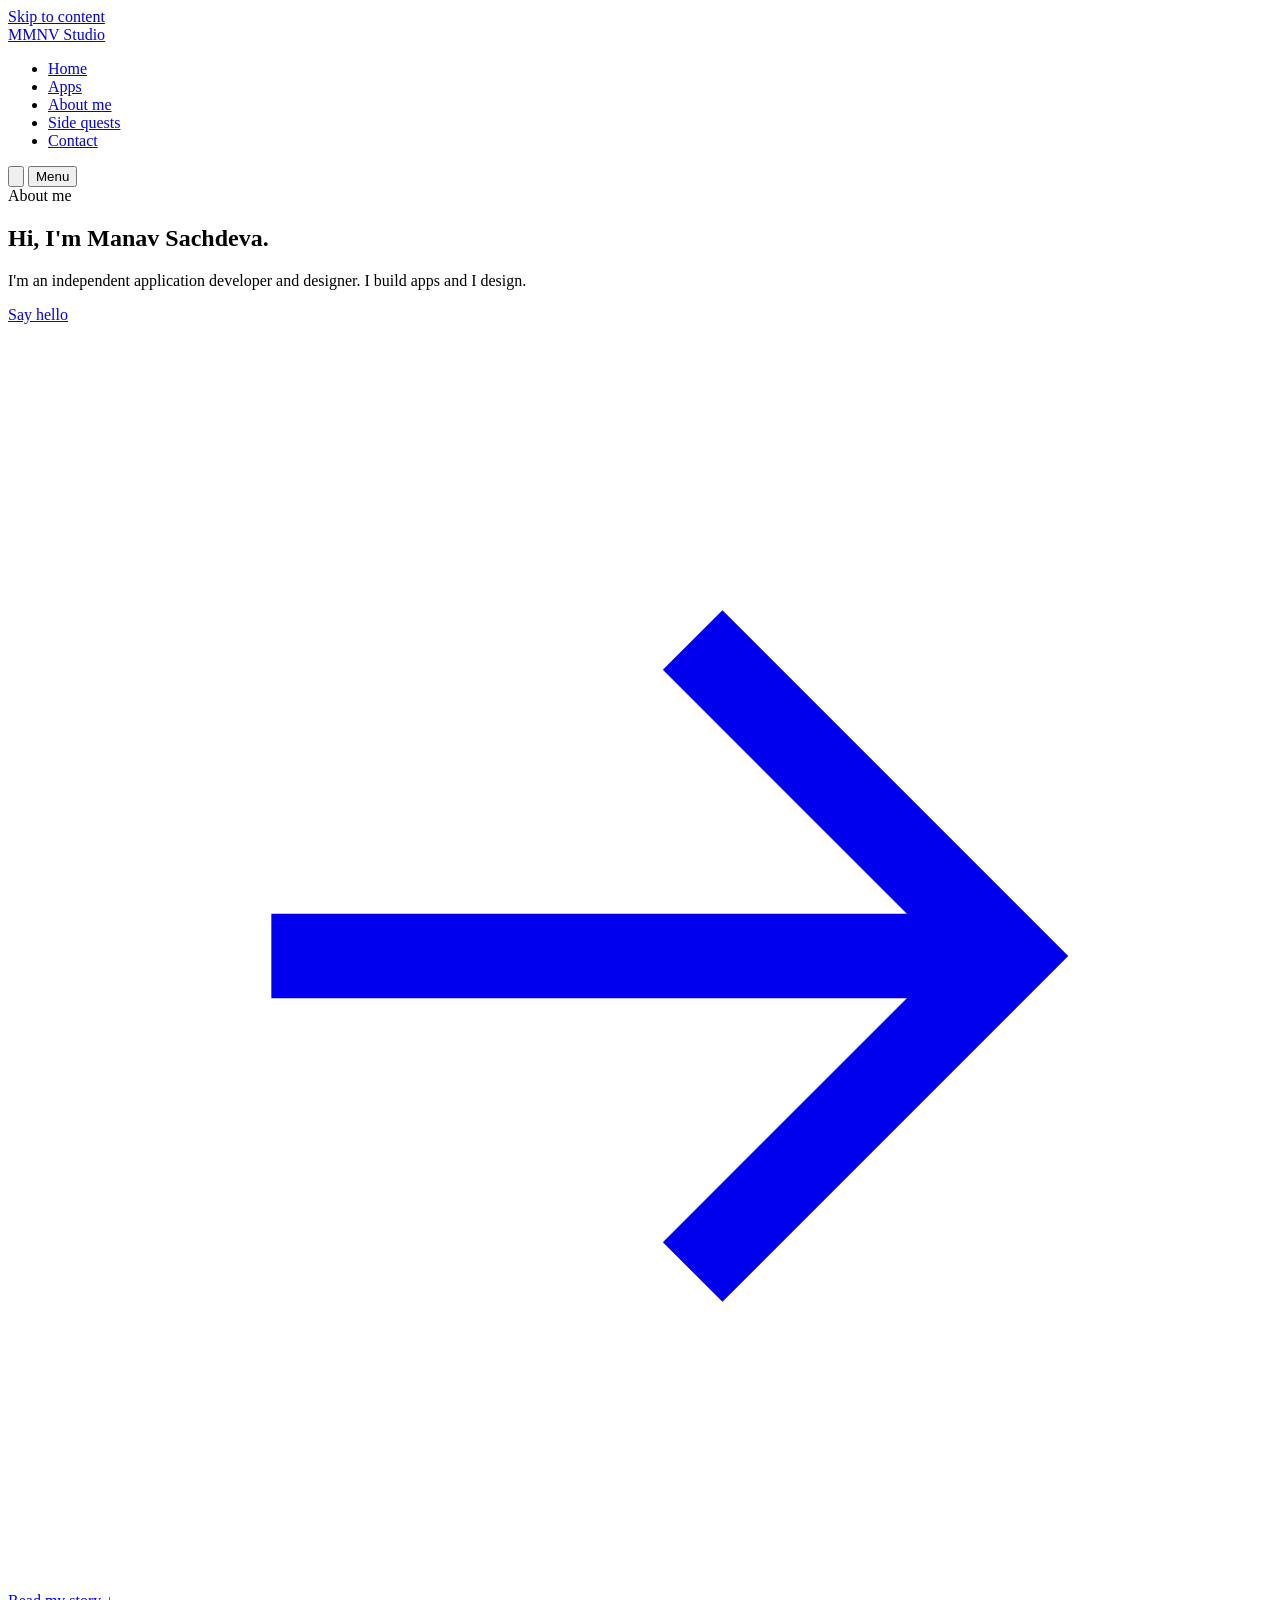
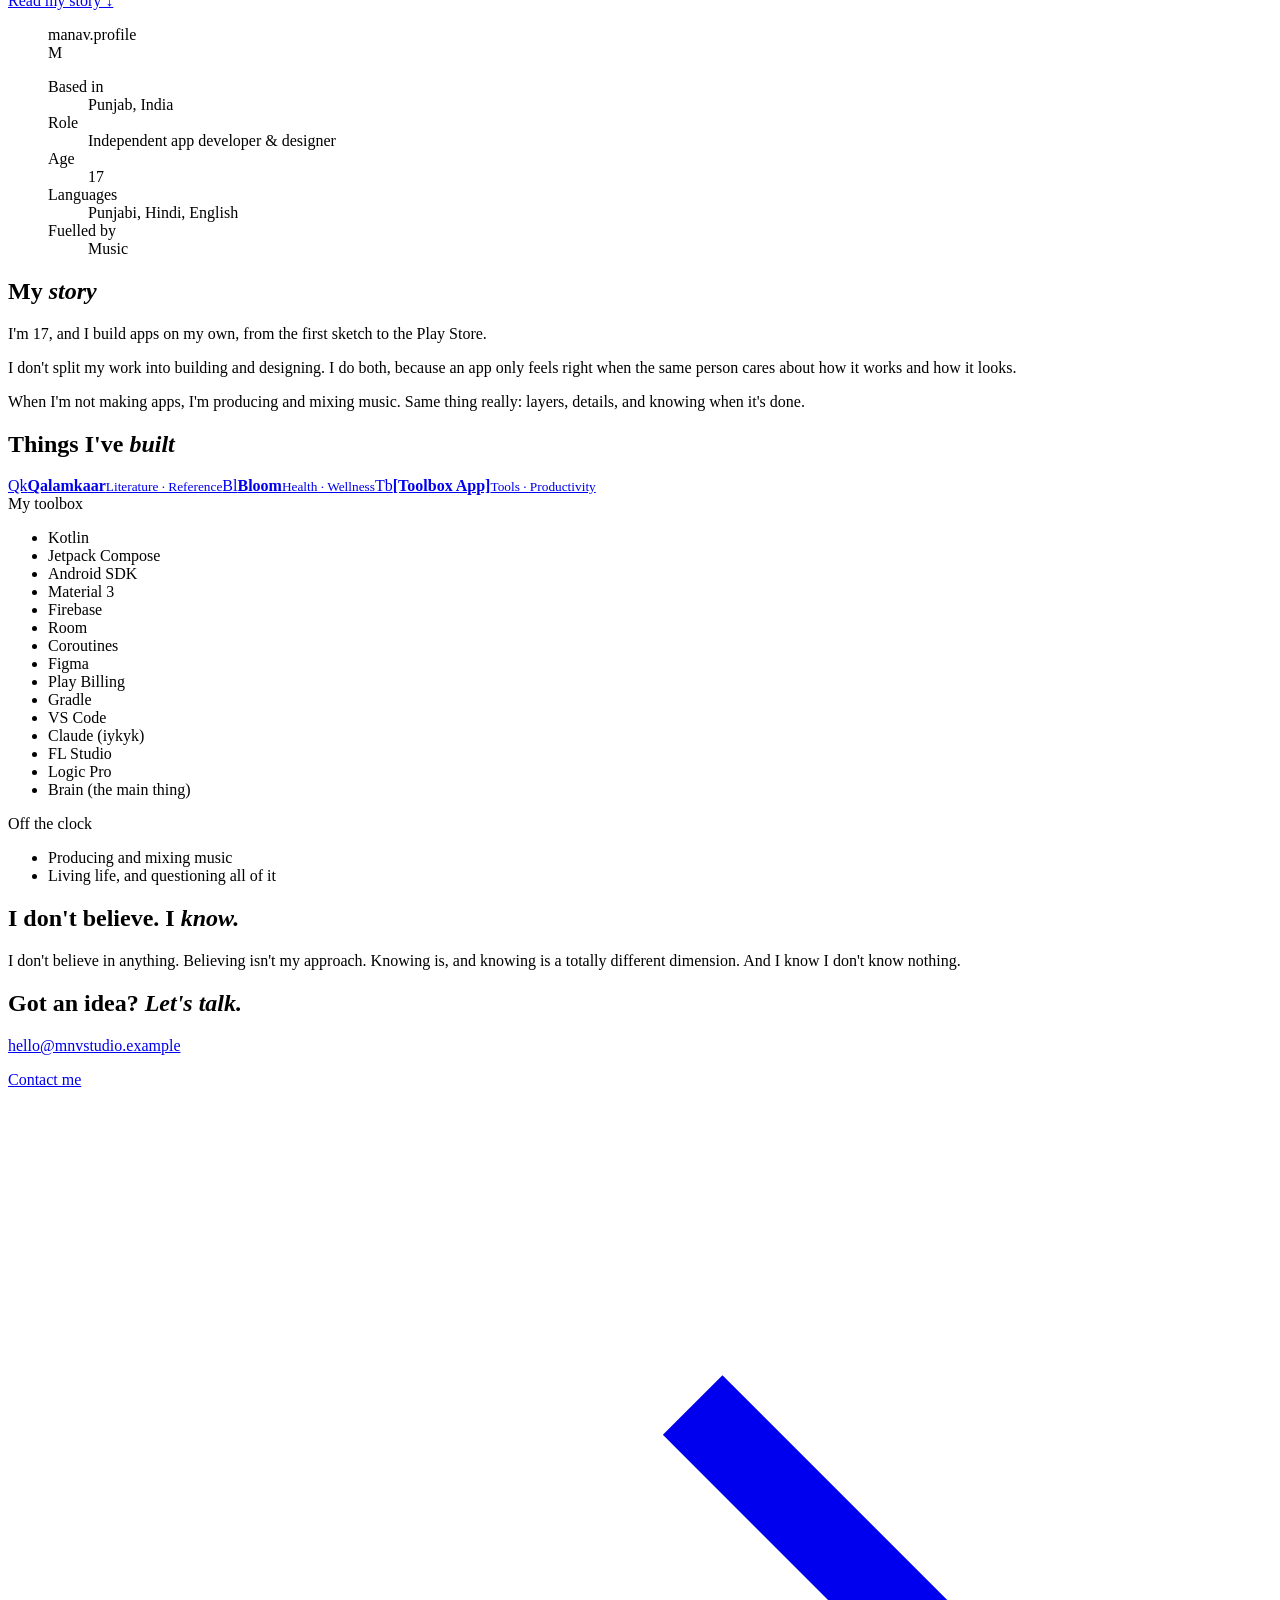
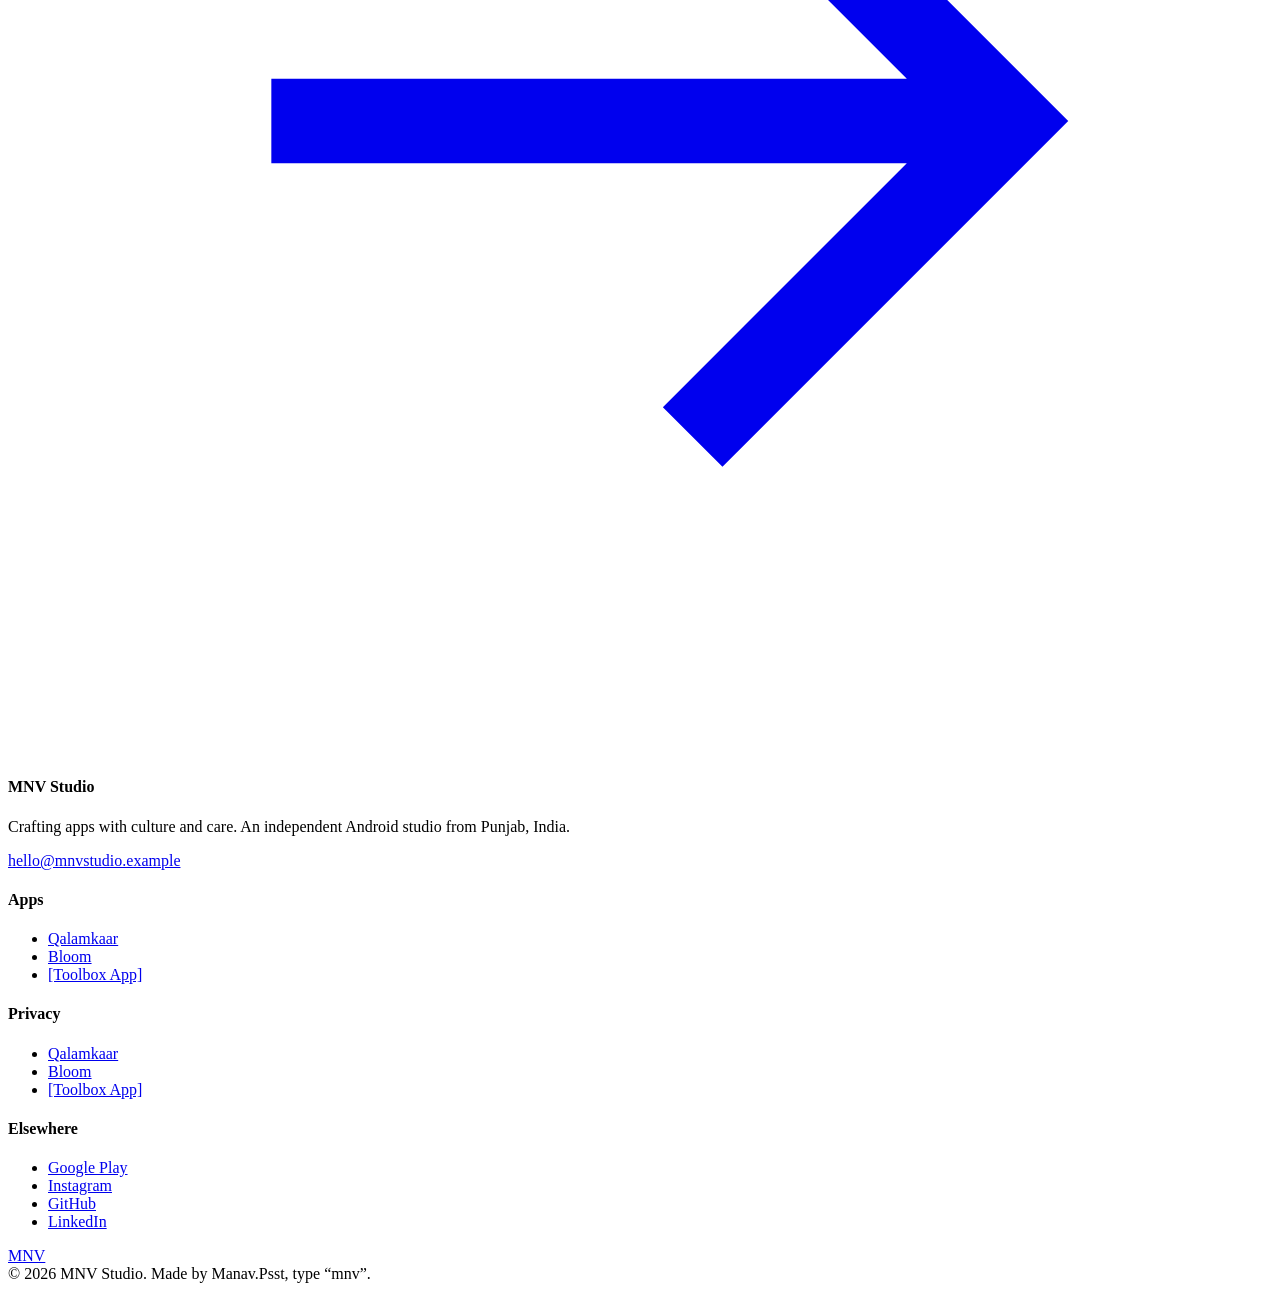
==== commit 198ff5f5: "Serve site under /website/ for GitHub Pages Prefix root-relative links with /website and add a SITE[" ====
--- a/about/index.html
+++ b/about/index.html
@@ -17,21 +17,21 @@
 <meta name="twitter:image" content="https://mnvstudio.example/assets/img/og.png">
 <meta property="og:image:width" content="1200">
 <meta property="og:image:height" content="630">
-<link rel="icon" href="/assets/img/logo.svg" type="image/svg+xml">
-<link rel="apple-touch-icon" href="/assets/img/logo.svg">
+<link rel="icon" href="/website/assets/img/logo.svg" type="image/svg+xml">
+<link rel="apple-touch-icon" href="/website/assets/img/logo.svg">
 <link rel="preconnect" href="https://fonts.googleapis.com">
 <link rel="preconnect" href="https://fonts.gstatic.com" crossorigin>
 <link href="https://fonts.googleapis.com/css2?family=Bricolage+Grotesque:opsz,wdth,wght@12..96,75..100,300..800&family=JetBrains+Mono:wght@400;600&family=Caveat:wght@600&display=swap" rel="stylesheet">
-<link rel="stylesheet" href="/assets/css/style.css">
-<link rel="manifest" href="/manifest.webmanifest">
+<link rel="stylesheet" href="/website/assets/css/style.css">
+<link rel="manifest" href="/website/manifest.webmanifest">
 <script type="application/ld+json">{"@context": "https://schema.org", "@type": "ProfilePage", "mainEntity": {"@type": "Person", "name": "Manav Sachdeva", "jobTitle": "Independent app developer & designer", "address": "Punjab, India", "url": "https://mnvstudio.example/about/", "worksFor": {"@type": "Organization", "name": "MNV Studio"}, "sameAs": ["https://play.google.com/store/apps/dev?id=REPLACE_ME", "https://instagram.com/REPLACE_ME", "https://github.com/REPLACE_ME", "https://linkedin.com/in/REPLACE_ME"]}}</script>
 <script>(function(d){d.classList.add('js');try{var t=localStorage.getItem('mnv-theme');if(t)d.dataset.theme=t}catch(e){}})(document.documentElement)</script>
 </head>
 <body>
 <a class="sr-only" href="#main">Skip to content</a>
 <header class="nav">
-  <a class="nav__logo" href="/" aria-label="MNV Studio home"><span class="nav__mark" aria-hidden="true">M</span>MNV Studio</a>
-  <nav aria-label="Primary"><ul class="nav__links"><li><a href="/">Home</a></li><li><a href="/apps/">Apps</a></li><li><a href="/about/" aria-current=page>About me</a></li><li><a href="/side-quests/">Side quests</a></li><li><a href="/contact/">Contact</a></li></ul></nav>
+  <a class="nav__logo" href="/website/" aria-label="MNV Studio home"><span class="nav__mark" aria-hidden="true">M</span>MNV Studio</a>
+  <nav aria-label="Primary"><ul class="nav__links"><li><a href="/website/">Home</a></li><li><a href="/website/apps/">Apps</a></li><li><a href="/website/about/" aria-current=page>About me</a></li><li><a href="/website/side-quests/">Side quests</a></li><li><a href="/website/contact/">Contact</a></li></ul></nav>
   <div class="nav__right">
     <button class="theme-toggle" aria-label="Switch to night print"><svg viewBox="0 0 24 24" fill="none" stroke="currentColor" stroke-width="1.6"><circle cx="12" cy="12" r="4.5"/><path d="M12 2v2M12 20v2M4.9 4.9l1.4 1.4M17.7 17.7l1.4 1.4M2 12h2M20 12h2M4.9 19.1l1.4-1.4M17.7 6.3l1.4-1.4"/></svg></button>
     <button class="menu-btn" aria-expanded="false">Menu</button>
@@ -43,7 +43,7 @@
     <span class="eyebrow">About me</span>
     <h1>Hi, I'm Manav Sachdeva.</h1>
     <p class="lead">I&#x27;m an independent application developer and designer. I build apps and I design.</p>
-    <div class="me-hero__actions"><a class="btn btn--solid" href="/contact/">Say hello <svg viewBox="0 0 24 24" fill="none" stroke="currentColor" stroke-width="1.6"><path d="M5 12h14M13 6l6 6-6 6"/></svg></a><a class="link-gold" href="#story">Read my story ↓</a></div>
+    <div class="me-hero__actions"><a class="btn btn--solid" href="/website/contact/">Say hello <svg viewBox="0 0 24 24" fill="none" stroke="currentColor" stroke-width="1.6"><path d="M5 12h14M13 6l6 6-6 6"/></svg></a><a class="link-gold" href="#story">Read my story ↓</a></div>
   </div>
   <figure class="me-card" data-fade>
     <header class="win__bar"><span class="win__btns"><i></i><i></i><i></i></span><span>manav.profile</span></header>
@@ -61,7 +61,7 @@
 
 <section class="section me-built">
   <h2 class="h2">Things I've <em>built</em></h2>
-  <div class="me-apps"><a class="me-app ink-magenta" href="/apps/qalamkaar/"><span class="ico ink-magenta" aria-hidden="true">Qk</span><b>Qalamkaar</b><small>Literature · Reference</small></a><a class="me-app ink-saffron" href="/apps/bloom/"><span class="ico ink-saffron" aria-hidden="true">Bl</span><b>Bloom</b><small>Health · Wellness</small></a><a class="me-app ink-red" href="/apps/toolbox/"><span class="ico ink-red" aria-hidden="true">Tb</span><b>[Toolbox App]</b><small>Tools · Productivity</small></a></div>
+  <div class="me-apps"><a class="me-app ink-magenta" href="/website/apps/qalamkaar/"><span class="ico ink-magenta" aria-hidden="true">Qk</span><b>Qalamkaar</b><small>Literature · Reference</small></a><a class="me-app ink-saffron" href="/website/apps/bloom/"><span class="ico ink-saffron" aria-hidden="true">Bl</span><b>Bloom</b><small>Health · Wellness</small></a><a class="me-app ink-red" href="/website/apps/toolbox/"><span class="ico ink-red" aria-hidden="true">Tb</span><b>[Toolbox App]</b><small>Tools · Productivity</small></a></div>
   <div class="me-split">
     <div><span class="eyebrow">My toolbox</span><ul class="chips"><li>Kotlin</li><li>Jetpack Compose</li><li>Android SDK</li><li>Material 3</li><li>Firebase</li><li>Room</li><li>Coroutines</li><li>Figma</li><li>Play Billing</li><li>Gradle</li><li>VS Code</li><li>Claude (iykyk)</li><li>FL Studio</li><li>Logic Pro</li><li>Brain (the main thing)</li></ul></div>
     <div><span class="eyebrow">Off the clock</span><ul class="chips chips--soft"><li>Producing and mixing music</li><li>Living life, and questioning all of it</li></ul></div>
@@ -76,21 +76,21 @@
 <section class="section cta">
   <h2 class="h2">Got an idea? <em>Let's talk.</em></h2>
   <a class="cta__mail" href="mailto:hello@mnvstudio.example">hello@mnvstudio.example</a>
-  <p><a class="btn btn--solid" href="/contact/">Contact me <svg viewBox="0 0 24 24" fill="none" stroke="currentColor" stroke-width="1.6"><path d="M5 12h14M13 6l6 6-6 6"/></svg></a></p>
+  <p><a class="btn btn--solid" href="/website/contact/">Contact me <svg viewBox="0 0 24 24" fill="none" stroke="currentColor" stroke-width="1.6"><path d="M5 12h14M13 6l6 6-6 6"/></svg></a></p>
 </section>
 </main>
 <footer class="footer">
   <div class="footer__grid">
     <div><h4>MNV Studio</h4><p class="footer__about">Crafting apps with culture and care. An independent Android studio from Punjab, India.</p>
       <p class="footer__mail"><a class="link-gold" href="mailto:hello@mnvstudio.example">hello@mnvstudio.example</a></p></div>
-    <div><h4>Apps</h4><ul><li><a href="/apps/qalamkaar/">Qalamkaar</a></li><li><a href="/apps/bloom/">Bloom</a></li><li><a href="/apps/toolbox/">[Toolbox App]</a></li></ul></div>
-    <div><h4>Privacy</h4><ul><li><a href="/privacy/qalamkaar/">Qalamkaar</a></li><li><a href="/privacy/bloom/">Bloom</a></li><li><a href="/privacy/toolbox/">[Toolbox App]</a></li></ul></div>
+    <div><h4>Apps</h4><ul><li><a href="/website/apps/qalamkaar/">Qalamkaar</a></li><li><a href="/website/apps/bloom/">Bloom</a></li><li><a href="/website/apps/toolbox/">[Toolbox App]</a></li></ul></div>
+    <div><h4>Privacy</h4><ul><li><a href="/website/privacy/qalamkaar/">Qalamkaar</a></li><li><a href="/website/privacy/bloom/">Bloom</a></li><li><a href="/website/privacy/toolbox/">[Toolbox App]</a></li></ul></div>
     <div><h4>Elsewhere</h4><ul><li><a href="https://play.google.com/store/apps/dev?id=REPLACE_ME" target="_blank" rel="noopener">Google Play</a></li><li><a href="https://instagram.com/REPLACE_ME" target="_blank" rel="noopener">Instagram</a></li><li><a href="https://github.com/REPLACE_ME" target="_blank" rel="noopener">GitHub</a></li><li><a href="https://linkedin.com/in/REPLACE_ME" target="_blank" rel="noopener">LinkedIn</a></li></ul></div>
   </div>
-  <a class="footer__giant" href="/" aria-label="MNV Studio home"><span aria-hidden="true">MNV</span></a>
+  <a class="footer__giant" href="/website/" aria-label="MNV Studio home"><span aria-hidden="true">MNV</span></a>
   <div class="footer__bottom"><span>© <span data-year>2026</span> MNV Studio. Made by Manav.</span><span>Psst, type “mnv”.</span></div>
 </footer>
-<script src="/assets/js/main.js" defer></script>
-<script src="/assets/js/board.js" defer></script>
+<script src="/website/assets/js/main.js" defer></script>
+<script src="/website/assets/js/board.js" defer></script>
 </body>
 </html>
